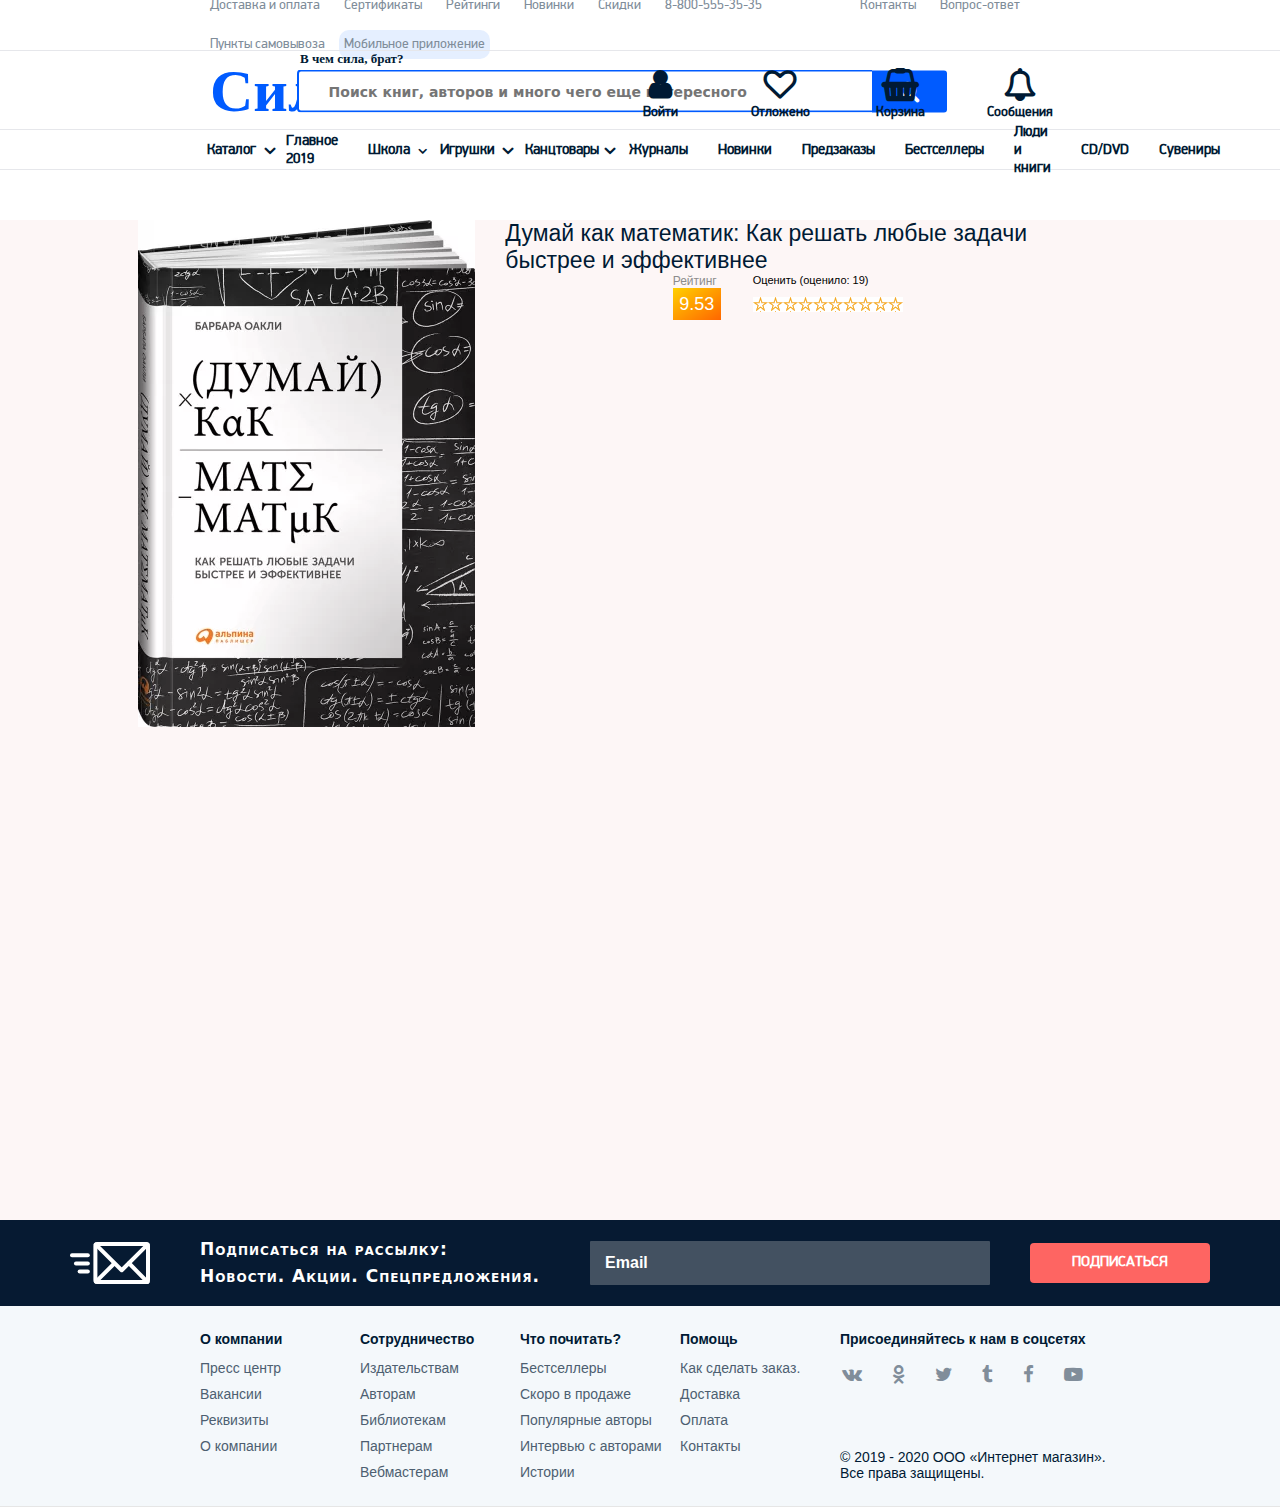
==== book page.html @ d1126b49 "3:26 pm" ====
<!DOCTYPE html>
<html>
  <head lang="ru">
    <meta charset="utf-8" />
    <title>
      Думай как математик: Как решать любые задачи быстрее и эффективнее
    </title>
    <link rel="stylesheet" href="css/header footer style.css" />
    <link rel="stylesheet" href="css/book page style.css" />
    <link
      rel="stylesheet"
      href="https://maxcdn.bootstrapcdn.com/font-awesome/4.5.0/css/font-awesome.min.css"
    />
  </head>
  <body>
    <div class="left-main-margin"></div>
    <div class="right-main-margin"></div>
    <!-- HEADER  -->
    <header>
      <!-- TOP-HEADER-UP-UP -->
      <div class="top-header-up-up">
        <ul class="additional-info-list">
          <li class=""><a href="#">Доставка и оплата</a></li>
          <li class=""><a href="#">Сертификаты</a></li>
          <li class=""><a href="#">Рейтинги</a></li>
          <li class=""><a href="#">Новинки</a></li>
          <li class=""><a href="#">Скидки</a></li>
          <li class=""><a href="#">8-800-555-35-35</a></li>
          <li class="place-holder"></li>
          <li class=""><a href="#">Контакты</a></li>
          <li class=""><a href="#">Вопрос-ответ</a></li>
          <li class=""><a href="#">Пункты самовывоза</a></li>
          <li class=""><a href="#">Мобильное приложение</a></li>
          <!-- <li class=""><a href="#"></a></li> -->
        </ul>
      </div>
      <!-- /TOP-HEADER-UP-UP -->

      <!-- TOP-HEADER-UP -->
      <div class="top-header-up">
        <div class="container">
          <div class="logo-container">
            <!-- <img src="image/Logo/Logo2-empty.jpg" width = "70px" height="70px" /> -->
            <div class="pre-title">В чем сила, брат?</div>
            <div class="logo-title">
              Сила в книгах
            </div>
          </div>
          <div class="search-container">
            <input
              class="input-search"
              type="search"
              placeholder="Поиск книг, авторов и много чего еще интересного"
            />
            <button class="button-search fa-lg" type="button"></button>
          </div>
          <div class="personal-list">
            <ul class="personal-list">
              <li class="user fa-2x">
                <a href="#">Войти</a>
              </li>
              <li class="wish-list fa-2x">
                <a href="#">Отложено</a>
              </li>
              <li class="shopping-card fa-2x">
                <a href="#">Корзина</a>
              </li>

              <li class="messages fa-2x"><a href="#">Сообщения</a></li>
            </ul>
          </div>
        </div>
      </div>
      <!-- /TOP-HEADER-UP -->

      <!-- TOP-HEADER-DOWN -->
      <div class="top-header-down">
        <nav>
          <ul class="main-menu">
            <!-- CATALOGUE -->
            <li class="angle-down fa-lg">
              <a class="" href="#">Каталог</a>
              <ul class="catalogue submenu">
                <li class="">
                  <a href="#" class="">Религия</a>
                  <!-- <ul class="subsubmenu">
                            <li><a href="#">Буддизм</a></li>
                            <li><a href="#">Православие</a></li>
                            <li><a href="#">Католичество</a></li>
                            <li><a href="#">Ислам</a></li>
                          </ul> -->
                </li>
                <li class="  angle-right ">
                  <a href="#">Художественная литература</a>
                  <ul class="subsubmenu">
                    <li><a href="#">Все книги жанра</a></li>
                    <li><a href="#">Афоризмы</a></li>
                    <li><a href="#">Басни</a></li>
                    <li><a href="#">Детективы</a></li>
                    <li><a href="#">Драматургия</a></li>
                    <li><a href="#">Историческая проза</a></li>
                    <li><a href="#">Классическая проза</a></li>
                    <li><a href="#">Поэция</a></li>
                    <li><a href="#">Приключения</a></li>
                    <li><a href="#">Фатнастика</a></li>
                  </ul>
                </li>

                <li>
                  <a href="#">Детская литература</a>
                </li>
                <li><a href="#">Книги для подростков</a></li>
                <li><a href="#">Бизнес литература</a></li>
                <li>
                  <a href="#">Учебная литература</a>
                </li>
                <li class="angle-right">
                  <a href="#">Нехудожественная литература</a>
                  <ul class="subsubmenu">
                    <li><a href="#">Красота</a></li>
                    <li><a href="#">Этикет</a></li>
                    <li><a href="#">Психология</a></li>
                    <li><a href="#">Публицистика</a></li>
                    <li><a href="#">Естественные науки</a></li>
                    <li><a href="#">Равзлечение</a></li>
                    <li><a href="#">Кулинария</a></li>
                  </ul>
                </li>
                <li><a href="#">Игры и игрушки</a></li>
                <li><a href="#">Хобби и творчество</a></li>
                <li><a href="#">Сувениры и акссесуары</a></li>
                <li><a href="#">Периодические издания</a></li>
                <li><a href="#">Аудиокниги</a></li>
              </ul>
            </li>
            <!-- END CATALOGUE -->

            <li><a href="#">Главное 2019</a></li>

            <!-- SCHOOL -->
            <li class="angle-down">
              <a class="" href="#">Школа</a>

              <div class="submenu school-submenu">
                <div class="school-left-columm">
                  <div class="school-left-content">
                    <span class="school-main-subject">
                      Основные предметы
                    </span>
                    <ul>
                      <li><a href="#">Русский язык</a></li>
                      <li><a href="#">Математика</a></li>
                      <li><a href="#">Биология. Экология</a></li>
                      <li><a href="#">География</a></li>
                      <li><a href="#">Информатика</a></li>
                      <li><a href="#">Обществознание</a></li>
                      <li><a href="#">История</a></li>
                      <li><a href="#">Физика. Астрономия</a></li>
                      <li><a href="#">Литература. Чтение</a></li>
                    </ul>
                  </div>
                </div>
                <div class="school-right-column">
                  <div class="school-right-content">
                    <div class="school-classes">
                      <span class="classes-tittle"><span>Классы</span></span>
                      <ul>
                        <li><a href="#">1</a></li>
                        <li><a href="#">2</a></li>
                        <li><a href="#">3</a></li>
                        <li><a href="#">4</a></li>
                        <li><a href="#">5</a></li>
                        <li><a href="#">6</a></li>
                        <li><a href="#">7</a></li>
                        <li><a href="#">8</a></li>
                        <li><a href="#">9</a></li>
                        <li><a href="#">10</a></li>
                        <li><a href="#">11</a></li>
                      </ul>
                    </div>
                    <div class="ex">
                      <span class="classes-tittle">К экзаменам</span>
                      <ul>
                        <li><a href="#">ОГЭ</a></li>
                        <li><a href="#">ЕГЭ</a></li>
                      </ul>
                    </div>
                  </div>
                </div>
              </div>
            </li>
            <!-- END SCHOOL -->

            <!-- TOYS -->
            <li class="angle-down fa-lg">
              <a href="#">Игрушки</a>
              <ul class="submenu">
                <li><a href="#">Все игрушки</a></li>
                <li><a href="#">Детское творчество</a></li>
                <li><a href="#">Игры и игрушки</a></li>
              </ul>
            </li>
            <!--END TOYS -->

            <li class="angle-down fa-lg">
              <a href="#">Канцтовары</a>
              <ul class="submenu">
                <li><a href="#">Все концтовары</a></li>
                <li>
                  <a href="#">Акссесуары для книг</a>
                </li>
                <li class=" angle-right">
                  <a href="#">Принадлежности для черчения</a>
                  <ul class="subsubmenu">
                    <li><a href="#">Транспортиры</a></li>
                    <li><a href="#">Треугольники</a></li>
                    <li><a href="#">Тубусы</a></li>
                    <li><a href="#">Циркули</a></li>
                    <li><a href="#">Линейки</a></li>
                    <li><a href="#">Шаблоны, трафореты</a></li>
                    <li><a href="#">Наборы для черчения</a></li>
                    <li><a href="#">Другие виды наборов</a></li>
                  </ul>
                </li>
                <li><a href="#">Глобусы</a></li>
                <li>
                  <a href="#">Обложки для документов</a>
                </li>
                <li><a href="#">Офисная канцелярия</a></li>
                <li>
                  <a href="#">Папки, скоросшиватели, разеделители</a>
                </li>
                <li>
                  <a href="#">Письменные принадлежности</a>
                </li>
                <li><a href="#">Рисование</a></li>
                <li><a href="#">Товары для школы</a></li>
              </ul>
            </li>

            <!-- NEXT ITEM OF MAIN MENU -->
            <li><a href="#">Журналы</a></li>
            <li><a href="#">Новинки</a></li>
            <li><a href="#">Предзаказы</a></li>
            <li><a href="#">Бестселлеры</a></li>
            <li><a href="#">Люди и книги</a></li>
            <li><a href="#">CD/DVD</a></li>
            <li><a href="#">Сувениры</a></li>
            <!--END NEXT ITEM OF MAIN MENU -->
          </ul>
        </nav>
      </div>
      <!-- /TOP-HEADER-DOWN -->
    </header>
    <!-- /HEADER  -->

    <div class="main-body">
      <div class="main-info">
        <div class="main-info__container">
          <div class="left-column-pucture">
            <img class = "book-image" src="image/Book Page/picture1.webp" alt=""/>
          </div>
          <div class="right-column-information">
            <span class="book-title"> Думай как математик: Как решать любые задачи быстрее и эффективнее</span>
            <div class="detail-information">
              <div class="rating-block">
                <div class="rating-left">
                  <div class="rating-left-title">Рейтинг</div>
                  <div class="rating-num">9.53</div>
                </div>
                <div class="rating-right">
                  <div class="rating-right-title">Оценить (оценило: 19)</div>
                  <div class="rating-right-user-rate">
                    <span class="star" onmouseover="printStars(1)" onmouseout="doEmptyStar(1)"></span>
                    <span class="star" onmouseover="printStars(2)" onmouseout="doEmptyStar(2)"></span>
                    <span class="star" onmouseover="printStars(3)" onmouseout="doEmptyStar(3)"></span>
                    <span class="star" onmouseover="printStars(4)" onmouseout="doEmptyStar(4)"></span>
                    <span class="star" onmouseover="printStars(5)" onmouseout="doEmptyStar(5)"></span>
                    <span class="star" onmouseover="printStars(6)" onmouseout="doEmptyStar(6)"></span>
                    <span class="star" onmouseover="printStars(7)" onmouseout="doEmptyStar(7)"></span>
                    <span class="star" onmouseover="printStars(8)" onmouseout="doEmptyStar(8)"></span>
                    <span class="star" onmouseover="printStars(9)" onmouseout="doEmptyStar(9)"></span>
                    <span class="star" onmouseover="printStars(10)" onmouseout="doEmptyStar(10)"></span>
                    
                  </div>

                  
                </div>
              </div>
            </div>
          </div>
        </div>
      </div>
    </div>

    <!-- FOOTER-->
    <footer>
      <div class="footer-subsribe">
        <img src="image/Footer/subscribe-footer.svg" />
        <div class="subscriprion-title">
          Подписаться на рассылку:<br />
          Новости. Акции. Спецпредложения.
        </div>
        <input class="subscribe-email" type="email" placeholder="Email" />
        <a class="button-subscribe" href="#">Подписаться</a>
      </div>
      <div class="footer-main">
        <div class="footer-menu-column">
          <span class="menu-column-title">О компании</span>
          <ul class="footer-menu-ul">
            <li><a>Пресс центр</a></li>
            <li><a>Вакансии</a></li>
            <li><a>Реквизиты</a></li>
            <li><a>О компании</a></li>
          </ul>
        </div>
        <div class="footer-menu-column">
          <span class="menu-column-title">Сотрудничество</span>
          <ul class="footer-menu-ul">
            <li><a>Издательствам</a></li>
            <li><a>Авторам</a></li>
            <li><a>Библиотекам</a></li>
            <li><a>Партнерам</a></li>
            <li><a>Вебмастерам</a></li>
          </ul>
        </div>
        <div class="footer-menu-column">
          <span class="menu-column-title">Что почитать?</span>
          <ul class="footer-menu-ul">
            <li><a>Бестселлеры</a></li>
            <li><a>Скоро в продаже</a></li>
            <li><a>Популярные авторы</a></li>
            <li><a>Интервью с авторами</a></li>
            <li><a>Истории</a></li>
          </ul>
        </div>
        <div class="footer-menu-column">
          <span class="menu-column-title">Помощь</span>
          <ul class="footer-menu-ul">
            <li><a>Как сделать заказ.</a></li>
            <li><a>Доставка</a></li>
            <li><a>Оплата</a></li>
            <li><a>Контакты</a></li>
          </ul>
        </div>
        <div class="footer-menu-column">
          <span class="menu-column-title"
            >Присоединяйтесь к нам в соцсетях</span
          >
          <div class="social-network">
            <a href="#" class="fa fa-vk fa-lg"><span></span></a>
            <a href="#" class="fa fa-odnoklassniki fa-lg"><span></span></a>
            <a href="#" class="fa fa-twitter fa-lg"><span></span></a>
            <a href="#" class="fa fa-tumblr fa-lg"><span></span></a>
            <a href="#" class="fa fa-facebook fa-lg"><span></span></a>
            <a href="#" class="last-social fa fa-youtube-play fa-lg "> </a>
          </div>

          <span
            >© 2019 - 2020 ООО «Интернет магазин». <br />
            Все права защищены.
          </span>
        </div>
      </div>
      <!-- <div class="footer-down"></div> -->
    </footer>
    <!-- END FOOTER-->
    <script src="js/starRating.js"> </script>
  </body>
</html>
---- css/header footer style.css ----
/* .left-main-margin {
  position: relative;
  float: left;
  z-index: 1;

  width: 200px;
  height: 1000px;

  background: gray;
}

.right-main-margin {
  position: relative;
  float: right;
  z-index: 1;

  width: 200px;
  height: 1000px;

  background: gray;
} */

/*============================================
        HEADER
=============================================*/

/*********************************
	      Top header-up
**********************************/

/*---------------------*\
        main-menu
\*---------------------*/

/*============================================
        GENERAL
=============================================*/
html {
  box-sizing: border-box;
}

*,
*:after,
*:before {
  box-sizing: inherit;
}

* {
  position: relative;

  margin: 0;
  padding: 0;
}

body {
  font-size: 16px;
  font-weight: 700;
  font-family: DisplayPro, Arial, sans-serif;

  color: rgb(0, 26, 52);
}

.header {
  border: none;
}

/* nav {
    text-align: center;
  } */

a {
  text-decoration-line: none;
  color: inherit;
}

li {
  cursor: pointer;
  list-style: none;
}

/*============================================
          HEADER
  =============================================*/

/*********************************
            Top header-up-up
  **********************************/

.top-header-up-up {
  width: inherit;
  height: 50px;
  padding: 0px 200px;
}

/*---------------------*\
      additional-info-list
  \*---------------------*/

.additional-info-list {
  display: inline-block;

  top: 50%;
  transform: translate(0, -50%);
}

.additional-info-list > li {
  display: inline-block;
  height: inherit;
  padding: 10px;
}

.additional-info-list > li:last-child {
  padding: 5px;

  background: #e5efff;
  border-radius: 10px;
}

.additional-info-list > li:nth-child(7) {
  width: 70px;
}

/* .additional-info-list {
    width: 150px;
    background: #000;
  } */

.additional-info-list > li > a {
  font-weight: 400;
  font-size: 13px;

  color: #808d9a;
}

.additional-info-list > li:hover a {
  color: #004ed6;
}

/*********************************
            Top header-up
  **********************************/

.top-header-up {
  align-items: center;
  height: 80px;
  padding: 0px 200px;

  border-bottom: 1px rgb(230, 231, 235) solid;
  border-top: 1px rgb(230, 231, 235) solid;

  /* background-color: #000000; */
}

.top-header-up .container {
  height: inherit;
  width: inherit;
}

.logo-container {
  position: absolute;

  display: flex;
  justify-content: left;
  align-items: center;
  width: 450px;
  height: 80px;

  /* background-image: url("../image/Logo2-empty.jpg");
    background-size: contain;
    background-repeat: no-repeat; */
}

.logo-title {
  margin-left: 10px;

  font-family: LogoFont;
  font-size: 60px;

  text-shadow: 0 0 12px 12px red;

  color: #005bff;
}

.pre-title {
  position: absolute;
  top: 0px;
  left: 100px;

  font-size: 13px;
  font-family: cursive;
}

@font-face {
  font-family: LogoFont;

  src: url(/fonts/LogoFont.ttf);
}

.search-container {
  position: absolute;
  top: 50%;
  /* left: 400px; */
  left: 42%;

  /* margin: -25px 0 0 0; */
  width: 650px;
  height: 43px;

  background-color: inherit;
  color: white;

  transform: translate(-42%, -50%);
}

/*---------------------*\
        input-search
  \*---------------------*/

.input-search {
  /* width: 648px; */
  width: 575px;
  height: 100%;
  padding-left: 30px;

  font-size: 16px;
  /* font-family: Roboto, Oxygen, -apple-system, BlinkMacSystemFont, "Segoe UI",
      Ubuntu, Cantarell, "Open Sans", "Helvetica Neue", sans-serif; */

  border-radius: 4px 0 0 4px;
  border: 2px #005bff solid;
  border-right: none;
}

.input-search::placeholder {
  font-size: 14px;
  font-weight: 600;
  font-family: Open Sans, system-ui, Arial, sans-serif;
}
.input-search:focus::placeholder {
  color: #cccccc;
}

.input-search:focus {
  outline: inherit;
}

/*---------------------*\
        button-search
  \*---------------------*/

.button-search {
  position: absolute;
  top: 1px;
  right: 0;

  width: 75px;
  height: 42px;

  font-family: -apple-system, BlinkMacSystemFont, "Segoe UI", Roboto, Oxygen,
    Ubuntu, Cantarell, "Open Sans", "Helvetica Neue", sans-serif;
  font-size: 15px;
  font-weight: 700;
  text-transform: uppercase;

  background: #005bff;
  color: white;
  border-width: 0px;
  border-radius: 0 3px 3px 0;
  border-top: none;
  box-shadow: none;

  cursor: pointer;
}

.button-search:hover {
  background: rgb(3, 85, 228);
  outline: none;
}

.button-search:before {
  content: "\f002";

  position: absolute;
  top: 50%;
  left: 50%;

  font-family: FontAwesome;

  color: white;

  transform: translate(-50%, -50%);
}

/*---------------------*\
       personal-list
  \*---------------------*/

.personal-list {
  display: flex;
  float: right;
  justify-content: flex-end;
  align-items: center;
  width: 520px;
  height: inherit;
}

.personal-list > li {
  display: block;
  width: 120px;
  height: 60px;

  transform: translate(0, 3px);
  transition-duration: 0.3s;

  cursor: pointer;
}

.personal-list > li:hover {
  transform: translate(0, -3px);
}

.personal-list > li:hover,
.personal-list > li:hover a {
  color: #004ed6;
}

.personal-list > li a {
  position: absolute;
  bottom: 2px;
  left: 50%;

  display: block;

  font-size: 13px;
  font-weight: 700;
  line-height: 18px;

  /* color: rgb(0, 26, 52); */
  /* color: #001a34; */

  transform: translate(-50%, 0);
}

.user,
.wish-list,
.shopping-card,
.messages {
  position: relative;

  display: block;
  height: inherit;
  width: inherit;

  /* font-family: DisplayPro, Arial, sans-serif; */
}

.user:after,
.wish-list:after,
.shopping-card:after,
.messages:after {
  position: absolute;
  left: 50%;
  top: 5px;

  display: block;

  font-family: FontAwesome;

  color: inherit;
  /* color: #004ed6; */

  transform: translate(-50%, 0);
}

.user:after {
  content: "\f007";
}

.wish-list:after {
  content: "\f08a";
}

.shopping-card:after {
  content: "\f291";
}

.messages:after {
  content: "\f0a2";
}

/*********************************
            Top header-down
  **********************************/

.top-header-down {
  padding: 0px 200px;
  height: 40px;
  background-color: white;
  border-bottom: 1px solid rgb(230, 231, 235);

  font-size: 14px;
  font-weight: 700;

  /* font-family: Open Sans, system-ui, Arial, sans-serif; */
}

nav {
  height: inherit;
}
/*----------------------------*\
    main-menu
  \*----------------------------*/

.main-menu {
  position: relative;

  display: flex;
  justify-content: space-between;
  align-items: center;
  height: 100%;
  width: 100%;
}

.main-menu > li {
  position: relative;

  padding: 0 15px;
  height: inherit;
}

.main-menu > li:first-child {
  padding-left: 7px;
}

.angle-down:after {
  content: "\f107";

  position: absolute;
  top: 50%;
  left: 90%;

  font-family: FontAwesome;

  transform: translate(0, -50%);
  transition-duration: 0.1s;
}

.main-menu li:hover a {
  color: #004ed6;
}

.main-menu li:hover:after {
  color: red;

  transition-duration: 0.1s;
  transform: rotate(180deg) translate(0, 50%);
}

.main-menu a {
  position: relative;
  top: 50%;
  left: 50%;

  display: block;

  font-size: 14px !important;

  color: rgb(0, 26, 52);

  transform: translate(-50%, -50%);
  cursor: pointer;
}

/*----------------------------*\
        style of certain submenu
  \*----------------------------*/

.catalogue:after {
  left: 4px !important;
}

/* .toys {
  }
  
  .fiction {
  } */

/*----------------------------*\
    submenu
  \*----------------------------*/

.main-menu > li:hover .submenu {
  top: 39px;

  visibility: visible;
  opacity: 1;
  background-color: rgb(255, 255, 255);

  transition-duration: 0.3s;
}

.submenu {
  position: absolute;
  top: 140%;
  left: 0;
  z-index: 1;

  padding-left: 0;
  width: 300px;

  opacity: 0;
  visibility: hidden;
  background-color: rgb(184, 184, 184);
  color: rgb(0, 26, 52);
  box-shadow: 0 0 4px 1px gray;
}

.submenu:after {
  content: "";

  position: absolute;
  left: 13px;
  top: -9px;

  display: block;
  width: 0px;
  height: 0px;

  border-bottom: 8px solid gray;
  border-left: 8px solid transparent;
  border-right: 8px solid transparent;
}

.submenu li {
  position: relative;
  display: block;

  height: 50px;
  padding-left: 15px;

  border-bottom: 1px solid #ededed;
}

.submenu > li a {
  position: relative !important;
  left: 0px !important;
  top: 0px !important;

  display: inline;
  line-height: 50px;

  font-size: 14px;
  font-weight: 500;

  color: rgb(0, 26, 52) !important;
}

.submenu li:hover {
  background-color: rgba(73, 92, 145, 0.07);
}

.submenu li:hover > a {
  color: rgb(61, 112, 178) !important;
}

.submenu li:hover:after {
  color: red !important;
}
.angle-right:after {
  content: "\f105";

  position: absolute;
  top: 50%;
  left: 95%;

  font-family: FontAwesome;

  transform: translate(0, -50%);
  transition-duration: 0.1s;
}

/*----------------------------*\
          subsubmenu
  \*----------------------------*/

.subsubmenu {
  position: absolute;
  left: 110%;
  z-index: 1;

  padding-left: 0;
  width: 300px;

  opacity: 0;
  visibility: hidden;
  background-color: rgb(184, 184, 184);
  color: rgb(54, 54, 54);
  box-shadow: 0 0 4px 1px gray;
}

.submenu > li:hover .subsubmenu {
  left: 100%;
  top: 0;

  visibility: visible;
  opacity: 1;
  background-color: rgb(255, 255, 255);

  transition-duration: 0.3s;
}

/*----------------------------*\
    school-submenu
  \*----------------------------*/

.school-list-item {
  position: relative;
}

.school-list-item:hover .school-submenu {
  top: 100%;
  left: 0;

  visibility: visible;
  opacity: 1;
}

.school-submenu {
  position: absolute;
  top: 70px;
  left: 0;

  width: 400px;
  height: 350px;

  transition-duration: 0.3s;
  visibility: hidden;
  opacity: 0;
}

.school-submenu a {
  color: rgb(54, 54, 54) !important;
}
/*----------------------------*\
    school-left-columm
  \*----------------------------*/

.school-left-columm {
  display: block;
  float: left;

  width: 200px;
  height: inherit;

  left: -20px;
}

/*----------------------------*\
    school-left-content
  \*----------------------------*/

.school-main-subject {
  position: relative;
  top: 10px;
  left: 14px;

  display: block;
  margin-bottom: 10px;

  text-align: left;

  font-weight: 600;
  font-size: 17px;
}

.school-left-content,
.ex {
  width: inherit;
  height: inherit;
  margin-left: 20px;
}

.school-left-content ul,
.ex ul {
  top: 10px;
}

.school-left-content ul li,
.ex ul li {
  display: block;
  height: 30px;

  height: 34px;
  text-align: left;
}

.school-left-content ul li a,
.ex ul li a {
  color: rgb(134, 134, 134);
  font-weight: 300;
  line-height: 34px;
}

.school-left-content ul li:hover a,
.ex ul li:hover a {
  color: black;
  font-weight: 400;
}
/*----------------------------*\
    school-right-columm
  \*----------------------------*/

.school-right-column {
  display: block;
  float: right;
  height: inherit;
  width: 200px;
}

/*----------------------------*\
    school-right-content
  \*----------------------------*/

/*----------------------------*\
    school-classes
  \*----------------------------*/

/* .school-right-content {
  } */

.school-classes ul {
  top: 10px;

  display: flex;
  /* flex-direction: row;
    flex-wrap: wrap; */
  /* flex-grow: ;; */
  flex-flow: wrap row;
  width: 170px;
  height: 150px;

  margin: 0 auto;
}

.school-classes ul li {
  /* display: block; */

  position: relative;
  width: 30px;
  height: 30px;
  margin: 5px;
  padding: unset;
  /* float: left; */

  border: solid #afafaf 1px;
  border-radius: 3px;
}

.school-classes ul li:hover {
  background: rgb(223, 223, 223);
}
.school-classes ul li a {
  position: absolute !important;
  /* top: 50% !important;
    left: 50% !important; */
  top: 50%;
  left: 50%;

  display: block;

  transform: translate(-50%, -50%);

  /* line-height: 30px;
    text-align: center; */
}

.classes-tittle {
  position: relative;
  display: block;
  top: 10px;
  height: 30px;
}

/*----------------------------*\
    ex ОГЭ ЕГЭ
  \*----------------------------*/
.ex ul {
  top: 0px;
}

.ex ul a {
  text-align: center;
}

/* .test p {
    font-family: "DisplayPro";
  } */

@font-face {
  font-family: "DisplayPro";
  src: url("../fonts/Display\ Pro.ttf");
  font-style: normal;
  font-weight: normal;
}

/*============================================
        FOOTER
=============================================*/

/*********************************
	      FOOTER-SUBCRIBE
**********************************/

.footer-subsribe {
  display: flex;
  justify-content: center;
  align-items: center;
  height: 86px;
  width: inherit;

  font-variant: small-caps;

  background: #061a32;
  color: white;
}

.footer-subsribe img {
  margin-right: 50px;
}

.subscriprion-title {
  margin-right: 50px;

  font-family: Open Sans, system-ui, Arial, sans-serif;
  font-size: 17px;
  font-weight: 700;
  line-height: 27px;
  letter-spacing: 1px;
}

.subscribe-email {
  height: 44px;
  width: 400px;
  padding-left: 15px;
  margin-right: 40px;

  font-size: 17px;
  line-height: 20px;
  text-align: left;

  background-color: rgb(67, 81, 97);
  /* border: 1px solid rgb(199, 204, 215); */
  border: none;
  border-radius: 1px;

  cursor: text;
}

.subscribe-email:hover {
  background: #526d85;
  outline: none;
}

.subscribe-email:focus {
  outline: none;
  color: black;
  background: white;
}

/* .subscribe-email:hover::placeholder {
  color: transparent;
} */

.subscribe-email::placeholder {
  font-size: 16px;
  font-weight: 600;

  color: white;
}

.button-subscribe {
  height: 40px;
  width: 180px;

  font-size: 14px;
  font-variant: normal;
  line-height: 40px;
  text-align: center;
  text-transform: uppercase;

  border-radius: 4px;
  background-color: #fe6562;
}

.button-subscribe:hover {
  background: #d64c49;
}

/*********************************
	      FOOTER-MAIN
**********************************/

.footer-main {
  display: flex;
  justify-content: center;
  align-items: center;
  height: 201px;
  width: inherit;
  padding: 0 200px;

  font-family: "Open Sans", Arial, sans-serif;
  font-size: 14px;
  white-space: nowrap;
  font-weight: 600;

  color: rgb(0, 26, 52);
  border-bottom: solid rgb(230, 230, 230) 1px;
  background-color: rgb(244, 248, 251);
}

.footer-menu-column {
  width: 240px;
  height: 150px;

  /* background: rgb(231, 231, 231); */
}

.footer-menu-ul li {
  display: block;
  height: 18px;
  margin-bottom: 8px;

  font-weight: normal;

  color: #4d5f71;
  cursor: initial;
}

.footer-menu-ul li a {
  display: block;

  /* width: 50%; */
  height: inherit;

  cursor: pointer;
}

.menu-column-title {
  display: block;
  margin-bottom: 13px;

  font-weight: bold;
}

.footer-menu-column:last-child {
  font-weight: normal;
}

.footer-menu-column:last-child span:last-child {
  position: absolute;
  bottom: 0;

  display: block;
}

/*---------------------*\
      social-network 
\*---------------------*/

.social-network {
  position: relative;
  top: -5%;
  left: 33px;

  display: flex;
  float: right;
  justify-content: left;

  /* transform: translate(0, -50%); */
}

.social-network a {
  padding: 15px;

  color: #808d9a;
}

.social-network a:hover {
  color: #004ed6;
}

.last-social {
  margin-right: 15px;
}

/*********************************
	      FOOTER-DOWN
**********************************/

/* .footer-down {
  height: 87px;
  width: inherit;
  padding: 0 200px;

  background-color: rgb(244, 248, 251);
} */

@font-face {
  font-family: OZON;

  src: url("/Online_Bookstore/fonts/OZON.otf");
}

@font-face {
  font-family: LogoFont;

  src: url(/Online_Bookstore/fonts/LogoFont.ttf);
}

@font-face {
  font-family: LogoFont2;

  src: url(/Online_Bookstore/fonts/LogoFont2.ttf);
}
---- css/book page style.css ----
html {
  box-sizing: border-box;
}

*,
*:after,
*:before {
  box-sizing: inherit;
  position: relative;
}

.main-body {
  width: inherit;
  height: 1000px;
  padding: 0 200px;
  background: rgb(253, 246, 246);
}

/*============================================
         main-info
=============================================*/

.main-info {
  width: inherit;
  height: 500px;
  margin: 50px 0;

  font-family: Arial, Helvetica, sans-serif;
  font-weight: 400;
}

/*********************************
	     main-info__container
**********************************/

.main-info__container {
  display: flex;
  justify-content: center;
  width: inherit;
  height: 550px;
}

/*********************************
	     left-column-pucture
**********************************/

.left-column-pucture {
  width: inherit;
  width: 420px;
}

.book-image {
  position: absolute;
  right: 30px;
  top: 0;

  display: block;
}

/*********************************
	     right-column-pucture
**********************************/
.right-column-pucture {
  width: inherit;
  height: 580px;
}

.book-title {
  /* font-family: Arial, Helvetica, sans-serif; */
  font-size: 23px;
}

.detail-information {
  display: flex;
  justify-content: space-around;
  align-items: center;

  width: inherit;
  height: 50px;
}

/*---------------------*\
      rating-block
\*---------------------*/

.rating-block {
  display: flex;
  justify-content: space-between;
  align-items: center;

  width: 240px;
  height: 50px;
}

.rating-left {
  width: 60px;
  height: inherit;
}

.rating-left-title {
  font-size: 12px;

  color: rgb(140, 140, 140);
}

.rating-num {
  width: 48px;
  height: 32px;

  text-align: center;
  line-height: 32px;
  font-weight: 400;
  font-size: 18px;

  color: white;
  background: linear-gradient(to bottom right, #ffd000, #ff6600);
}

.rating-right {
  width: 160px;
  height: inherit;
}

.rating-right-title {
  font-size: 11px;
  color: black;
}

.rating-right-user-rate {
  margin-top: 11px;
}

.rating-right-user-rate span {
  display: block;
  float: left;
  width: 15px;
  height: 15px;
  background-image: url("/image/RaitingStars/empty-star.gif");

  cursor: pointer;
}

.rating-right-user-rate .active-star {
  background-image: url("/image/RaitingStars/full-star.gif");
}

.one {
  font-size: 0;
}
.one:after {
  content: "Хуже не бывает!";
}

.two:after {
  content: "Плохо";
}

.one:after,
.two:after,
.three:after {
  position: relative;
  top: 0;
  left: 0;

  display: block;

  font-family: Arial, Helvetica, sans-serif;
  font-size: 11px;
  text-align: center;

  color: black;
}
/*---------------------*\
      
\*---------------------*/
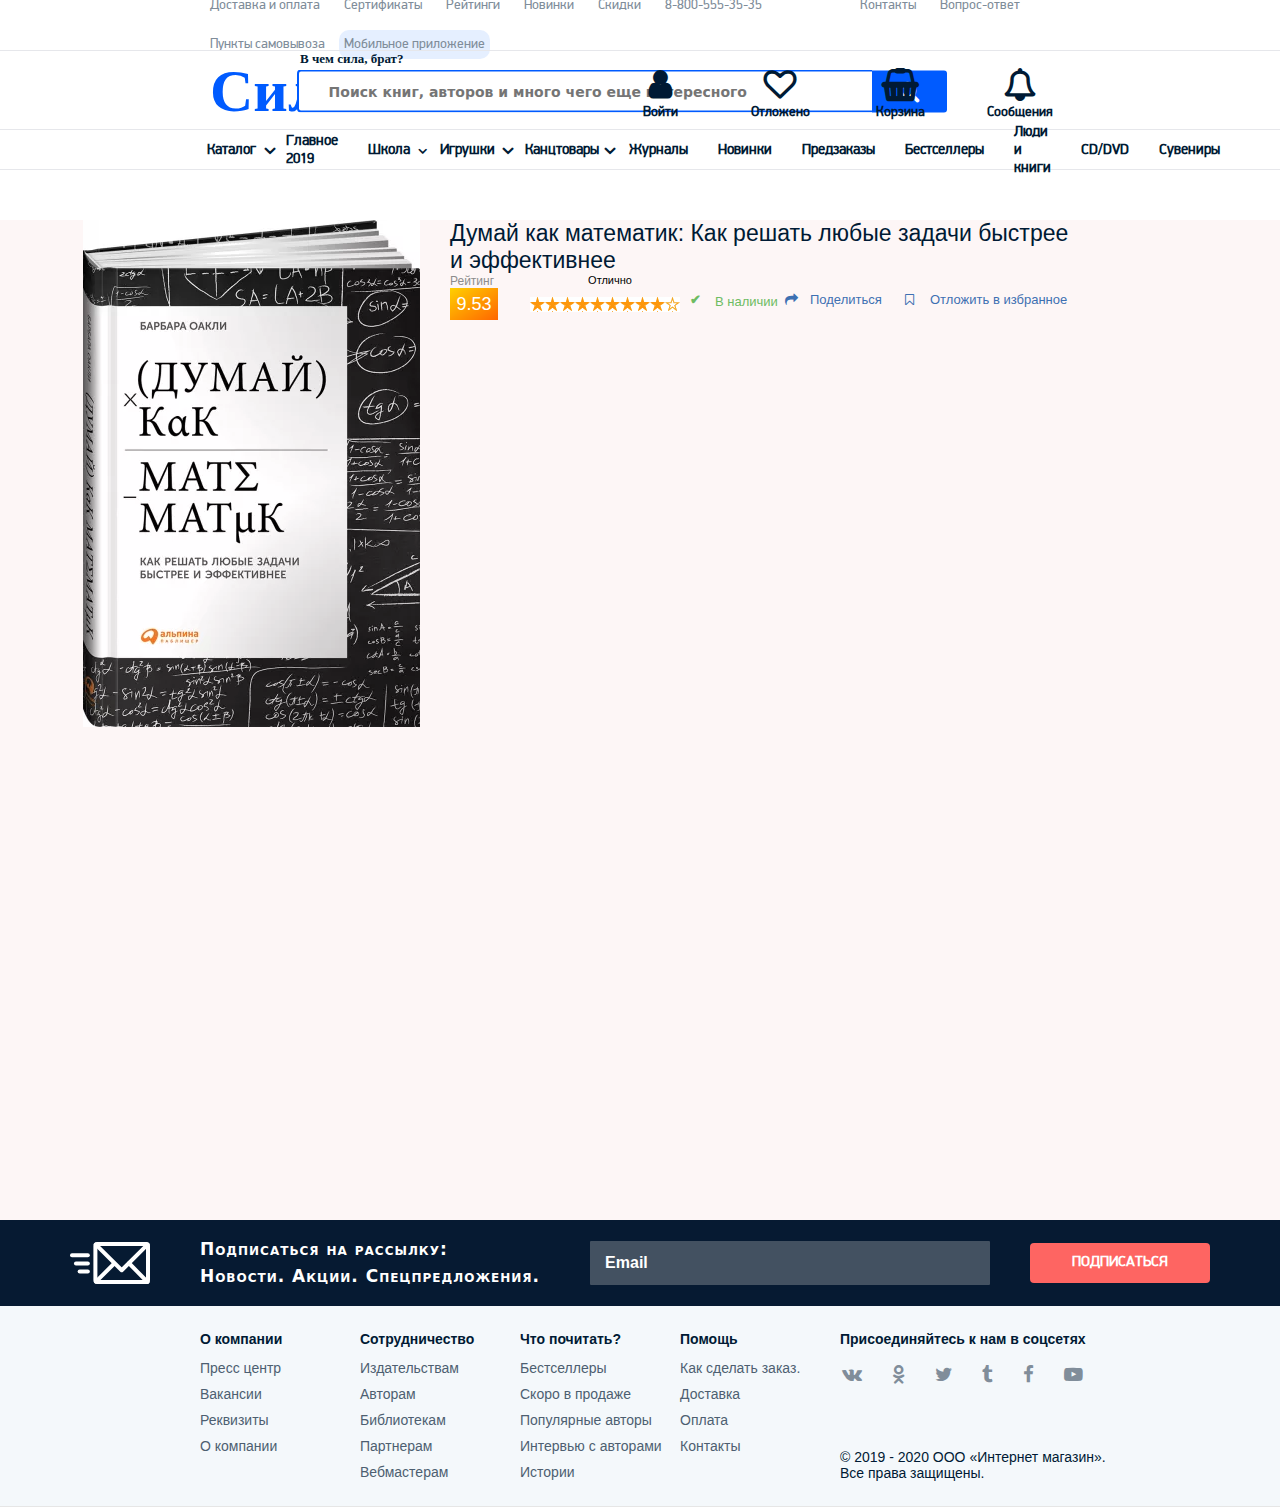
==== commit 72c15395: "2:42 pm" ====
--- a/book page.html
+++ b/book page.html
@@ -254,15 +254,26 @@
     </header>
     <!-- /HEADER  -->
 
+    <!-- MAIN-BODY -->
     <div class="main-body">
       <div class="main-info">
         <div class="main-info__container">
           <div class="left-column-pucture">
-            <img class = "book-image" src="image/Book Page/picture1.webp" alt=""/>
-          </div>
+            <img
+              class="book-image"
+              src="image/Book Page/picture1.webp"
+              alt=""
+            />
+          </div>
+          <!-- RIGHT-COLUMN-INFORMATION -->
           <div class="right-column-information">
-            <span class="book-title"> Думай как математик: Как решать любые задачи быстрее и эффективнее</span>
+            <span class="book-title">
+              Думай как математик: Как решать любые задачи быстрее и
+              эффективнее</span
+            >
+            <!-- DETAIL-INFORMATION -->
             <div class="detail-information">
+              <!-- RAITING BLOCK -->
               <div class="rating-block">
                 <div class="rating-left">
                   <div class="rating-left-title">Рейтинг</div>
@@ -271,27 +282,102 @@
                 <div class="rating-right">
                   <div class="rating-right-title">Оценить (оценило: 19)</div>
                   <div class="rating-right-user-rate">
-                    <span class="star" onmouseover="printStars(1)" onmouseout="doEmptyStar(1)"></span>
-                    <span class="star" onmouseover="printStars(2)" onmouseout="doEmptyStar(2)"></span>
-                    <span class="star" onmouseover="printStars(3)" onmouseout="doEmptyStar(3)"></span>
-                    <span class="star" onmouseover="printStars(4)" onmouseout="doEmptyStar(4)"></span>
-                    <span class="star" onmouseover="printStars(5)" onmouseout="doEmptyStar(5)"></span>
-                    <span class="star" onmouseover="printStars(6)" onmouseout="doEmptyStar(6)"></span>
-                    <span class="star" onmouseover="printStars(7)" onmouseout="doEmptyStar(7)"></span>
-                    <span class="star" onmouseover="printStars(8)" onmouseout="doEmptyStar(8)"></span>
-                    <span class="star" onmouseover="printStars(9)" onmouseout="doEmptyStar(9)"></span>
-                    <span class="star" onmouseover="printStars(10)" onmouseout="doEmptyStar(10)"></span>
-                    
+                    <span
+                      class="star"
+                      onmouseover="printStars(1)"
+                      onmouseout="doEmptyStar(1)"
+                      onclick="userClickedOnRating(1)"
+                    ></span>
+                    <span
+                      class="star"
+                      onmouseover="printStars(2)"
+                      onmouseout="doEmptyStar(2)"
+                      onclick="userClickedOnRating(2)"
+                    ></span>
+                    <span
+                      class="star"
+                      onmouseover="printStars(3)"
+                      onmouseout="doEmptyStar(3)"
+                      onclick="userClickedOnRating(3)"
+                    ></span>
+                    <span
+                      class="star"
+                      onmouseover="printStars(4)"
+                      onmouseout="doEmptyStar(4)"
+                      onclick="userClickedOnRating(4)"
+                    ></span>
+                    <span
+                      class="star"
+                      onmouseover="printStars(5)"
+                      onmouseout="doEmptyStar(5)"
+                      onclick="userClickedOnRating(5)"
+                    ></span>
+                    <span
+                      class="star"
+                      onmouseover="printStars(6)"
+                      onmouseout="doEmptyStar(6)"
+                      onclick="userClickedOnRating(6)"
+                    ></span>
+                    <span
+                      class="star"
+                      onmouseover="printStars(7)"
+                      onmouseout="doEmptyStar(7)"
+                      onclick="userClickedOnRating(7)"
+                    ></span>
+                    <span
+                      class="star"
+                      onmouseover="printStars(8)"
+                      onmouseout="doEmptyStar(8)"
+                      onclick="userClickedOnRating(8)"
+                    ></span>
+                    <span
+                      class="star"
+                      onmouseover="printStars(9)"
+                      onmouseout="doEmptyStar(9)"
+                      onclick="userClickedOnRating(9)"
+                    ></span>
+                    <span
+                      class="star"
+                      onmouseover="printStars(10)"
+                      onmouseout="doEmptyStar(10)"
+                      onclick="userClickedOnRating(10)"
+                    ></span>
                   </div>
-
-                  
                 </div>
               </div>
+              <!-- /RAITING BLOCK -->
+              <div class="availability">
+                <div class="sign">&#10004;</div>
+                <div class="text">В наличии</div>
+              </div>
+              <div class="share-book">
+                <a class="text" href="#">Поделиться</a>
+              </div>
+              <div class="to-wish-list">
+                <a class="text" href="#">Отложить в избранное</a>
+              </div>
+          
             </div>
-          </div>
+            <!-- /DETAIL-INFORMATION -->
+               <!-- PREVIEW-INFORMATION -->
+          <div class="preview-inforamtion">
+              <div class="price-book">
+                <div class="current-price"></div>
+                <div class="discount"></div>
+                <div class="old-price"></div>
+                <div class="purchas-total"></div>
+              </div>
+              <div class="add-to-cart"></div>
+              <div class="delivary"></div>
+            </div>
+            <!-- /PREVIEW-INFORMATION -->
+          </div>
+          
+          <!-- /RIGHT-COLUMN-INFORMATION -->
         </div>
       </div>
     </div>
+    <!-- /MAIN-BODY -->
 
     <!-- FOOTER-->
     <footer>
@@ -365,6 +451,6 @@
       <!-- <div class="footer-down"></div> -->
     </footer>
     <!-- END FOOTER-->
-    <script src="js/starRating.js"> </script>
+    <script src="js/starRating.js"></script>
   </body>
 </html>
--- a/css/book page style.css
+++ b/css/book page style.css
@@ -60,21 +60,27 @@
 /*********************************
 	     right-column-pucture
 **********************************/
-.right-column-pucture {
+/* .right-column-pucture {
   width: inherit;
   height: 580px;
-}
+} */
 
 .book-title {
   /* font-family: Arial, Helvetica, sans-serif; */
   font-size: 23px;
 }
+
+/*********************************
+	     detail-information
+**********************************/
 
 .detail-information {
   display: flex;
   justify-content: space-around;
   align-items: center;
 
+  font-size: 13px;
+
   width: inherit;
   height: 50px;
 }
@@ -123,6 +129,8 @@
 
 .rating-right-title {
   font-size: 11px;
+  text-align: center;
+
   color: black;
 }
 
@@ -144,20 +152,60 @@
   background-image: url("/image/RaitingStars/full-star.gif");
 }
 
-.one {
+.one,
+.two,
+.three,
+.four,
+.five,
+.six,
+.seven,
+.eight,
+.nine,
+.ten {
   font-size: 0;
 }
+
 .one:after {
-  content: "Хуже не бывает!";
-}
-
+  content: "Хуже не бывает";
+}
 .two:after {
+  content: "Очень плохо";
+}
+.three:after {
   content: "Плохо";
+}
+.four:after {
+  content: "Ниже среднего";
+}
+.five:after {
+  content: "Средне";
+}
+.six:after {
+  content: "Выше среднего";
+}
+.seven:after {
+  content: "Нормально";
+}
+.eight:after {
+  content: "Хорошо";
+}
+.nine:after {
+  content: "Отлично";
+}
+.ten:after {
+  content: "Лучше не бывает!";
 }
 
 .one:after,
 .two:after,
-.three:after {
+.three:after,
+.four:after,
+.five:after,
+.six:after,
+.seven:after,
+.eight:after,
+.nine:after,
+.ten:after {
   position: relative;
   top: 0;
   left: 0;
@@ -170,6 +218,141 @@
 
   color: black;
 }
-/*---------------------*\
-      
-\*---------------------*/
+
+/*---------------------*\
+    availability
+\*---------------------*/
+
+.availability {
+  width: 120px;
+  height: 30px;
+
+  color: #6ebc63;
+}
+
+.availability .sign {
+  top: 50%;
+  left: 0;
+
+  font-weight: bolder;
+}
+
+.availability .text {
+  top: 55%;
+  left: 25px;
+}
+
+.availability .sign,
+.availability .text {
+  position: absolute;
+  transform: translate(0, -50%);
+}
+
+/*---------------------*\
+      share-book
+\*---------------------*/
+
+.share-book {
+  width: 120px;
+  height: 30px;
+
+  color: #3d70b2;
+}
+
+.share-book .text {
+  position: absolute;
+  top: 50%;
+
+  display: block;
+
+  transform: translate(0, -50%);
+}
+
+.share-book .text:after {
+  content: "\f064";
+  font-family: FontAwesome;
+
+  position: absolute;
+  left: -25px;
+  top: 50%;
+
+  transform: translate(0, -50%);
+}
+
+/*---------------------*\
+      to-wish-list
+\*---------------------*/
+
+.to-wish-list {
+  width: 150px;
+  height: 30px;
+
+  color: #3d70b2;
+}
+
+.to-wish-list:hover .text:before {
+  content: "\f02e";
+  font-family: FontAwesome;
+
+  position: absolute;
+  left: -25px;
+  top: 50%;
+
+  color: gray;
+
+  transform: translate(0, -50%);
+}
+
+.to-wish-list .text {
+  position: absolute;
+  top: 50%;
+
+  display: block;
+
+  transform: translate(0, -50%);
+}
+
+.to-wish-list .text:before {
+  content: "\f097";
+  font-family: FontAwesome;
+
+  position: absolute;
+  left: -25px;
+  top: 50%;
+
+  color: #3d70b2;
+
+  transform: translate(0, -50%);
+}
+
+/*********************************
+	     preview-inforamtion
+**********************************/
+
+.preview-inforamtion {
+  width: inherit;
+  height: 200px;
+
+  padding: 10px;
+}
+
+/*---------------------*\
+     price-book
+\*---------------------*/
+
+.preview-inforamtion .price-book {
+  width: inherit;
+  height: 40px;
+}
+
+.preview-inforamtion .current-price {
+}
+
+.preview-inforamtion .discount {
+}
+
+.preview-inforamtion .old-price {
+}
+
+.preview-inforamtion .purchase-total {
+}
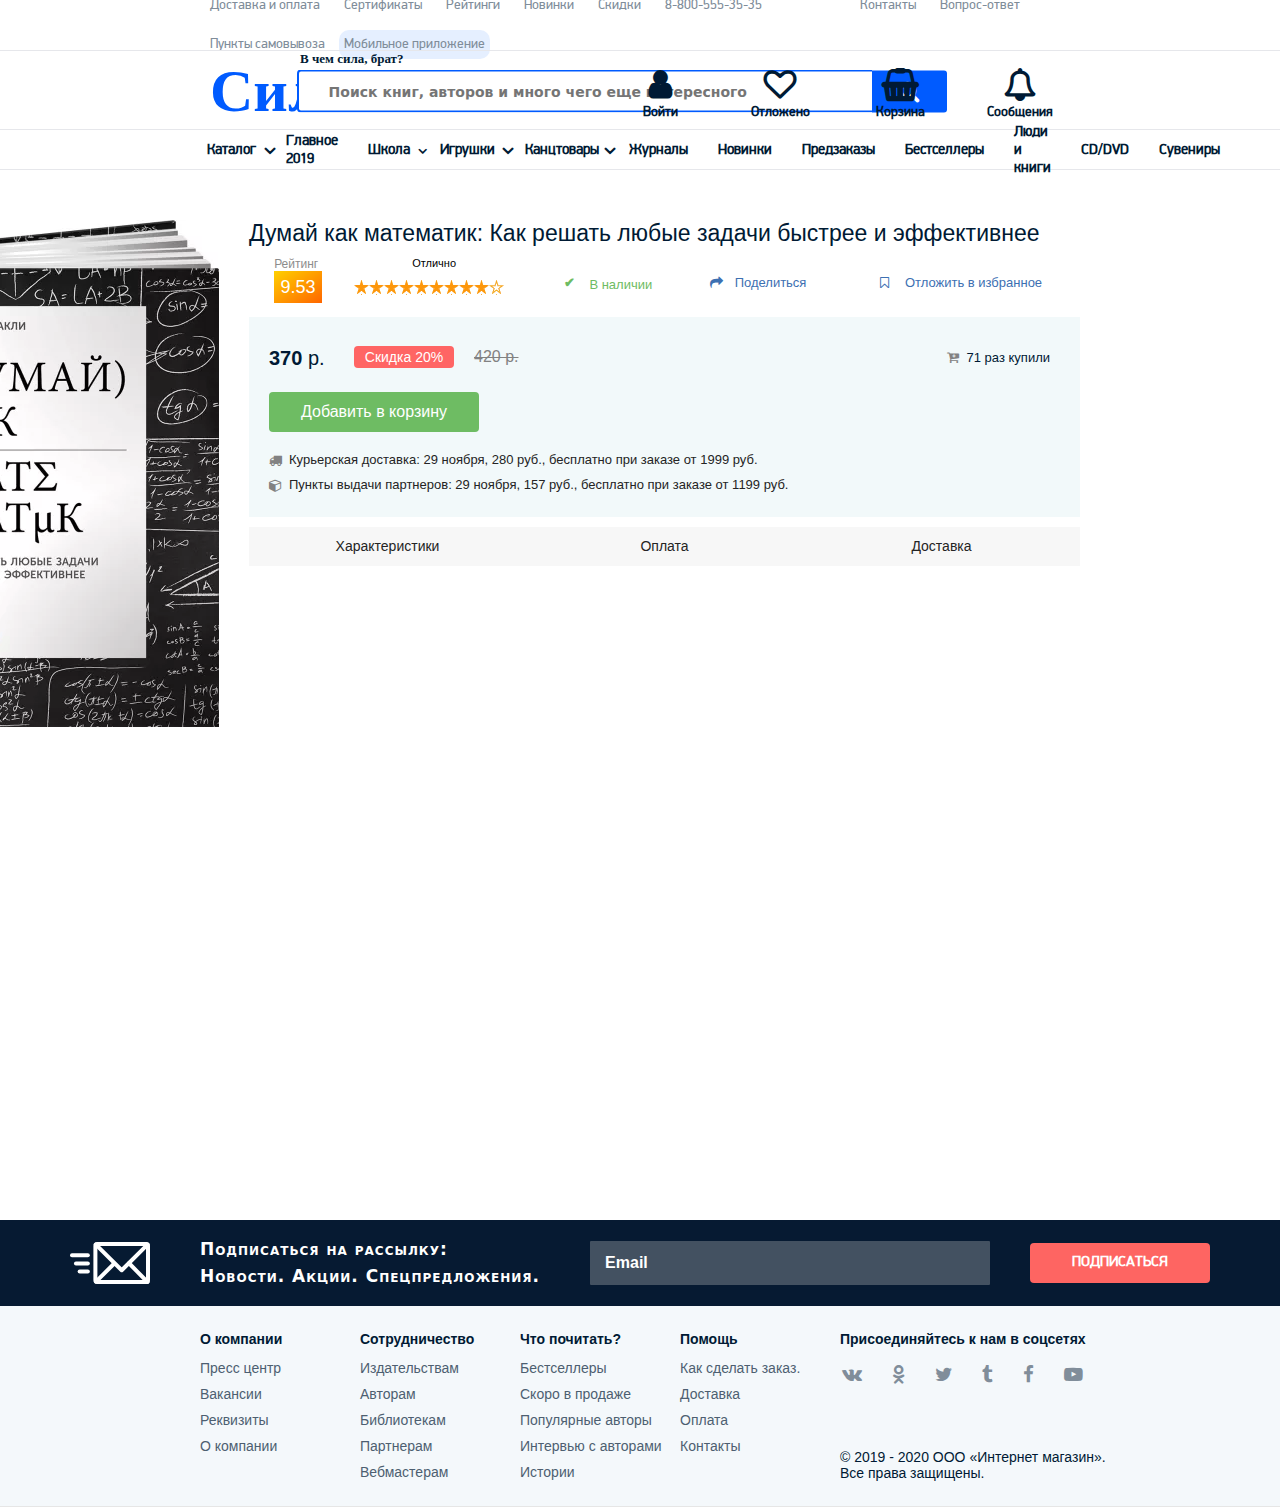
==== commit 8a34aa60: "9:33 AM" ====
--- a/book page.html
+++ b/book page.html
@@ -356,23 +356,43 @@
               <div class="to-wish-list">
                 <a class="text" href="#">Отложить в избранное</a>
               </div>
-          
             </div>
             <!-- /DETAIL-INFORMATION -->
-               <!-- PREVIEW-INFORMATION -->
-          <div class="preview-inforamtion">
+            <!-- PREVIEW-INFORMATION -->
+            <div class="preview-inforamtion">
               <div class="price-book">
-                <div class="current-price"></div>
-                <div class="discount"></div>
-                <div class="old-price"></div>
-                <div class="purchas-total"></div>
-              </div>
-              <div class="add-to-cart"></div>
-              <div class="delivary"></div>
+                <div class="current-price"><span>370</span> р.</div>
+                <div class="discount">Скидка 20%</div>
+                <div class="old-price">420 р.</div>
+                <div class="purchase-total fa-2x">71 раз купили</div>
+              </div>
+              <a class="add-to-cart" href="#">Добавить в корзину</a>
+              <div class="delivary">
+                Курьерская доставка: 29 ноября, 280 руб., бесплатно при заказе
+                от 1999 руб.
+              </div>
+              <div class="issue-point">
+                Пункты выдачи партнеров: 29 ноября, 157 руб., бесплатно при
+                заказе от 1199 руб.
+              </div>
             </div>
             <!-- /PREVIEW-INFORMATION -->
-          </div>
-          
+            <!-- TAB-SWITHCER -->
+            <div class="tab-switcher">
+              <div class="tab-nav">
+                <div class="link-character">Характеристики</div>
+                <div class="link-payment">Оплата</div>
+                <div class="link-delivary">Доставка</div>
+              </div>
+              <div class="tab-list">
+                <div class="tab-item-character"></div>
+                <div class="tab-item-payment"></div>
+                <div class="tab-item-delivary"></div>
+              </div>
+            </div>
+            <!-- /TAB-SWITHCER -->
+          </div>
+
           <!-- /RIGHT-COLUMN-INFORMATION -->
         </div>
       </div>
--- a/css/book page style.css
+++ b/css/book page style.css
@@ -13,7 +13,7 @@
   width: inherit;
   height: 1000px;
   padding: 0 200px;
-  background: rgb(253, 246, 246);
+  /* background: rgb(253, 246, 246); */
 }
 
 /*============================================
@@ -79,10 +79,11 @@
   justify-content: space-around;
   align-items: center;
 
+  width: inherit;
+  height: 50px;
+  margin: 10px 0;
+
   font-size: 13px;
-
-  width: inherit;
-  height: 50px;
 }
 
 /*---------------------*\
@@ -333,7 +334,9 @@
   width: inherit;
   height: 200px;
 
-  padding: 10px;
+  padding: 20px;
+
+  background: #f2f9fa;
 }
 
 /*---------------------*\
@@ -341,18 +344,180 @@
 \*---------------------*/
 
 .preview-inforamtion .price-book {
+  display: flex;
+  align-items: center;
+
   width: inherit;
   height: 40px;
 }
 
 .preview-inforamtion .current-price {
+  width: 70px;
+  height: 30px;
+  margin-top: 10px;
+
+  font-size: 20px;
+}
+
+.preview-inforamtion .current-price span {
+  font-weight: bold;
+  font-size: 20px;
 }
 
 .preview-inforamtion .discount {
+  width: 100px;
+  height: 22px;
+  margin-left: 15px;
+
+  font-size: 14px;
+  line-height: 22px;
+  text-align: center;
+
+  background: #ff6564;
+  color: white;
+  border-radius: 4px;
 }
 
 .preview-inforamtion .old-price {
+  margin-left: 20px;
+
+  text-decoration-line: line-through;
+  text-decoration-style: solid;
+  text-decoration-color: currentColor;
+
+  color: #828282;
 }
 
 .preview-inforamtion .purchase-total {
-}
+  position: absolute;
+  right: 10px;
+  font-size: 13px;
+}
+
+.preview-inforamtion .purchase-total:after {
+  content: "\f217";
+  font-family: FontAwesome;
+
+  position: absolute;
+  left: -20px;
+  top: 50%;
+
+  color: #828282;
+
+  transform: translate(0, -50%);
+}
+
+/*---------------------*\
+     
+\*---------------------*/
+
+.add-to-cart {
+  display: block;
+  width: 210px;
+  height: 40px;
+  margin-top: 15px;
+
+  text-align: center;
+  line-height: 40px;
+
+  background: #6ebc63;
+  color: white;
+  border-radius: 4px;
+}
+
+.delivary {
+  margin-top: 20px;
+}
+
+.delivary:after {
+  content: "\f0d1";
+}
+
+.issue-point {
+  margin-top: 10px;
+}
+.issue-point:after {
+  content: "\f1b2";
+}
+
+.issue-point:after,
+.delivary:after {
+  font-family: FontAwesome;
+
+  position: absolute;
+  left: -20px;
+  top: 50%;
+
+  color: #828282;
+
+  transform: translate(0, -50%);
+}
+
+.issue-point,
+.delivary {
+  margin-left: 20px;
+
+  font-size: 13px;
+
+  color: #242424;
+}
+
+/*********************************
+	     tab-switcher
+**********************************/
+
+.tab-switcher {
+  width: 831px;
+  height: 270px;
+}
+
+/*---------------------*\
+        tab-nav
+\*---------------------*/
+
+.tab-nav {
+  width: inherit;
+  height: 39px;
+  margin-top: 10px;
+}
+
+.link-character {
+}
+
+.link-payment {
+}
+
+.link-delivary {
+}
+
+.link-character,
+.link-payment,
+.link-delivary {
+  display: block;
+  float: left;
+  width: 277px;
+  height: 39px;
+
+  font-size: 14px;
+  text-align: center;
+  line-height: 39px;
+
+  background: rgb(247, 247, 247);
+  color: #242424;
+}
+
+/*---------------------*\
+        tab-list
+\*---------------------*/
+
+.tab-list {
+}
+
+.tab-item-character {
+}
+
+.tab-item-payment {
+}
+
+.tab-item-delivary {
+}
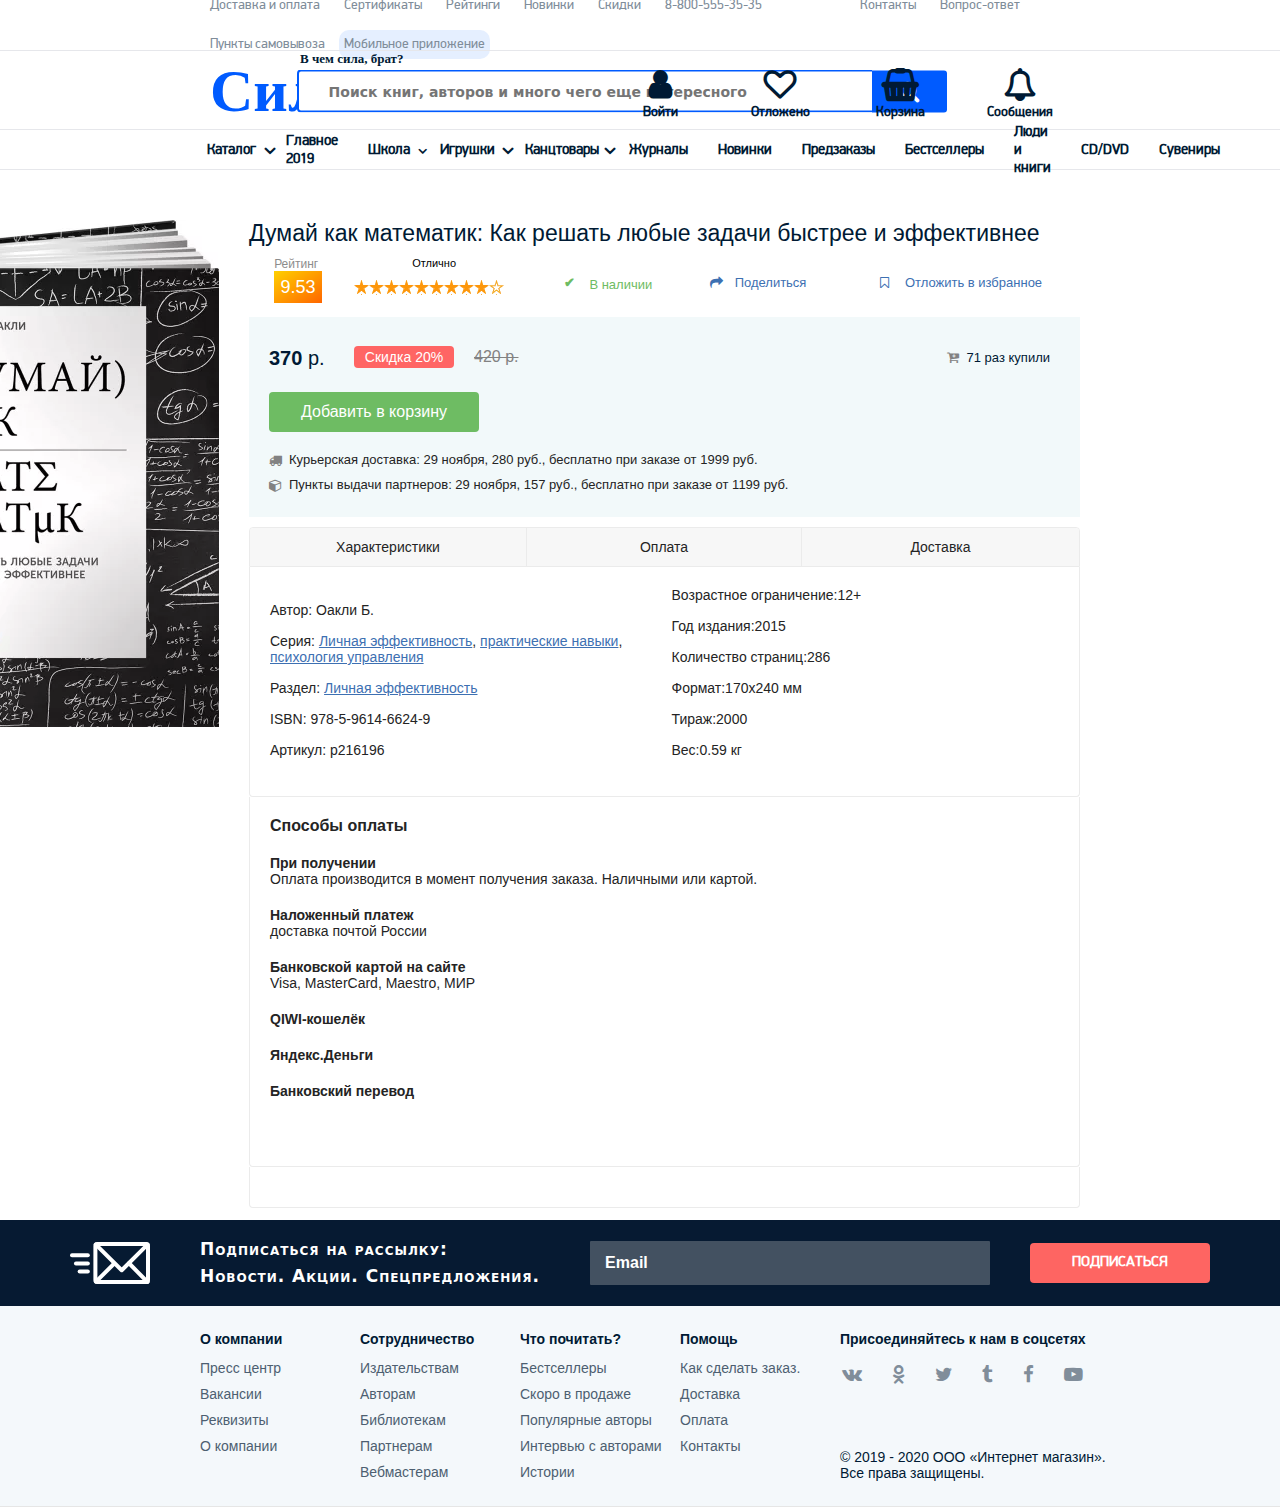
==== commit ca2a1597: "3:21 PM" ====
--- a/book page.html
+++ b/book page.html
@@ -385,8 +385,42 @@
                 <div class="link-delivary">Доставка</div>
               </div>
               <div class="tab-list">
-                <div class="tab-item-character"></div>
-                <div class="tab-item-payment"></div>
+                <div class="tab-item-character">
+                  <div class="tab-item-inside">Автор: Оакли Б.</div>
+                  <div class="tab-item-inside">
+                    Серия: <a href="#">Личная эффективность</a>,
+                    <a href="#">практические навыки</a>,<a href="#">
+                      психология управления</a
+                    >
+                  </div>
+                  <div class="tab-item-inside">
+                    Раздел: <a href="#">Личная эффективность</a>
+                  </div>
+                  <div class="tab-item-inside">ISBN: 978-5-9614-6624-9</div>
+                  <div class="tab-item-inside">Артикул: p216196</div>
+                  <div class="tab-item-inside">Возрастное ограничение:12+</div>
+                  <div class="tab-item-inside">Год издания:2015</div>
+                  <div class="tab-item-inside">Количество страниц:286</div>
+                  <div class="tab-item-inside">Формат:170x240 мм</div>
+                  <div class="tab-item-inside">Тираж:2000</div>
+                  <div class="tab-item-inside">Вес:0.59 кг</div>
+                </div>
+
+                <div class="tab-item-payment">
+                  <p class = "title">Способы оплаты</p>
+                  <p class="title-inside">При получении</p>
+                  <p class = "after-title">
+                    Оплата производится в момент получения заказа. Наличными или
+                    картой.
+                  </p>
+                  <p class="title-inside">Наложенный платеж</p>
+                  <p class = "after-title">доставка почтой России</p>
+                  <p class="title-inside">Банковской картой на сайте</p>
+                  <p class = "after-title">Visa, MasterCard, Maestro, МИР</p>
+                  <p class="title-inside">QIWI-кошелёк</p>
+                  <p class="title-inside">Яндекс.Деньги</p>
+                  <p class="title-inside">Банковский перевод</p>
+                </div>
                 <div class="tab-item-delivary"></div>
               </div>
             </div>
--- a/css/book page style.css
+++ b/css/book page style.css
@@ -424,6 +424,9 @@
   color: white;
   border-radius: 4px;
 }
+.add-to-cart:hover {
+  background-color: rgb(90, 156, 81);
+}
 
 .delivary {
   margin-top: 20px;
@@ -469,6 +472,11 @@
 .tab-switcher {
   width: 831px;
   height: 270px;
+  margin-top: 10px;
+
+  font-family: "Open Sans", "Segoe UI", sans-serif, Arial !important;
+  color: #242424;
+  font-size: 14px;
 }
 
 /*---------------------*\
@@ -476,18 +484,25 @@
 \*---------------------*/
 
 .tab-nav {
-  width: inherit;
-  height: 39px;
-  margin-top: 10px;
+  width: 829;
+  height: 40px;
+  border: rgb(235, 235, 235) solid 1px;
+  border-top-left-radius: 4px;
+  border-top-right-radius: 4px;
 }
 
 .link-character {
+  border-top-left-radius: 4px;
 }
 
 .link-payment {
+  border-left: rgb(235, 235, 235) solid 1px;
+  border-right: rgb(235, 235, 235) solid 1px;
 }
 
 .link-delivary {
+  border-top-right-radius: 4px;
+  width: 277px !important;
 }
 
 .link-character,
@@ -495,15 +510,17 @@
 .link-delivary {
   display: block;
   float: left;
-  width: 277px;
+  width: 276px;
   height: 39px;
 
-  font-size: 14px;
   text-align: center;
   line-height: 39px;
 
   background: rgb(247, 247, 247);
+  border-bottom: rgb(235, 235, 235) solid 1px;
   color: #242424;
+
+  cursor: pointer;
 }
 
 /*---------------------*\
@@ -511,13 +528,59 @@
 \*---------------------*/
 
 .tab-list {
+  width: inherit;
 }
 
 .tab-item-character {
+  height: 230px;
+  padding-left: 87px;
+
+  columns: 2 auto;
+}
+
+.tab-item-character .tab-item-inside {
+  width: 400px;
+  height: auto;
+
+  margin: 15px 0 15px;
+}
+
+.tab-item-character .tab-item-inside a {
+  text-decoration: rgb(61, 112, 178) solid underline;
+  color: rgb(61, 112, 178);
+  /* text-decoration: initial;
+  color: initial; */
 }
 
 .tab-item-payment {
-}
-
+  height: 370px;
+}
+
+.tab-item-payment .title {
+  font-weight: bolder;
+  font-size: 16px;
+}
+
+.tab-item-payment .title-inside {
+  margin: 20px 0 20px;
+
+  font-weight: bolder;
+}
+.after-title {
+  margin-top: -20px;
+}
 .tab-item-delivary {
 }
+
+.tab-item-payment,
+.tab-item-delivary,
+.tab-item-character {
+  width: inherit;
+  padding: 20px;
+
+  border-right: 1px solid rgb(235, 235, 235);
+  border-left: 1px solid rgb(235, 235, 235);
+  border-bottom: 1px solid rgb(235, 235, 235);
+  border-bottom-left-radius: 4px;
+  border-bottom-right-radius: 4px;
+}
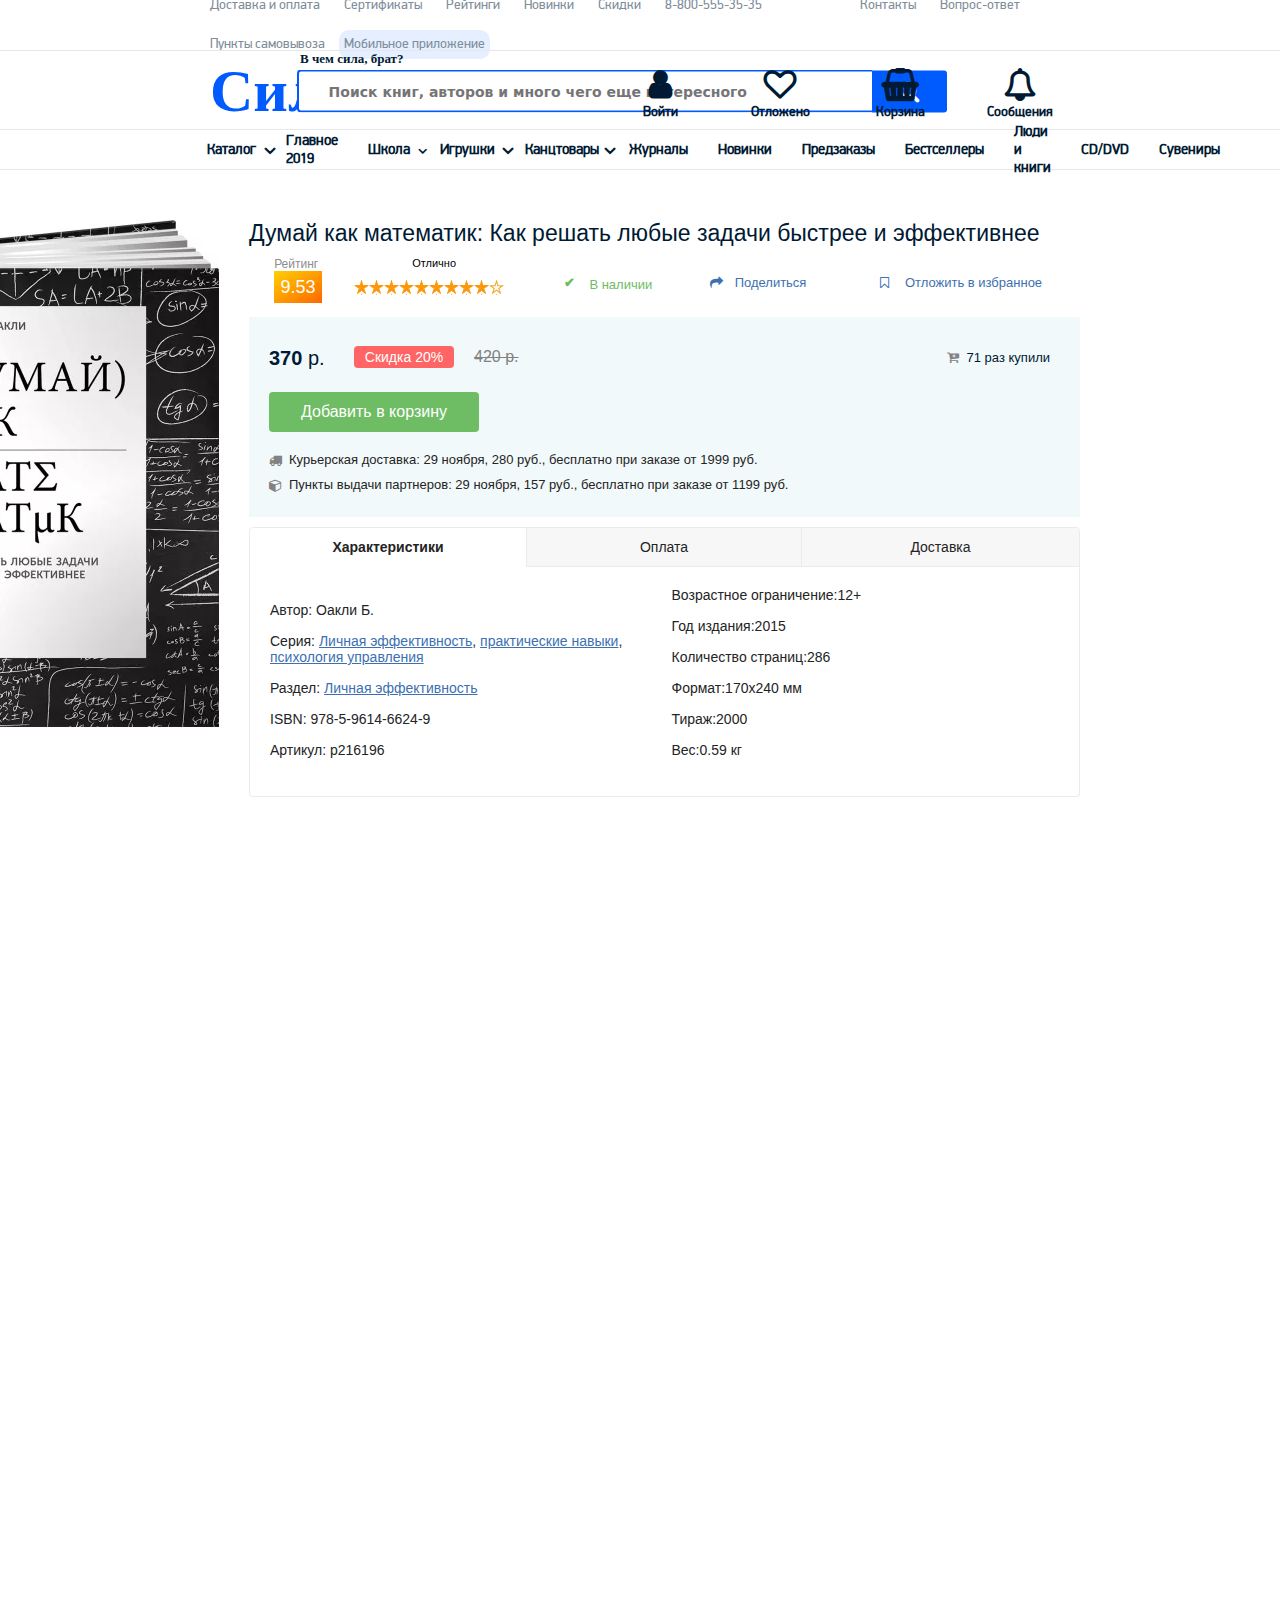
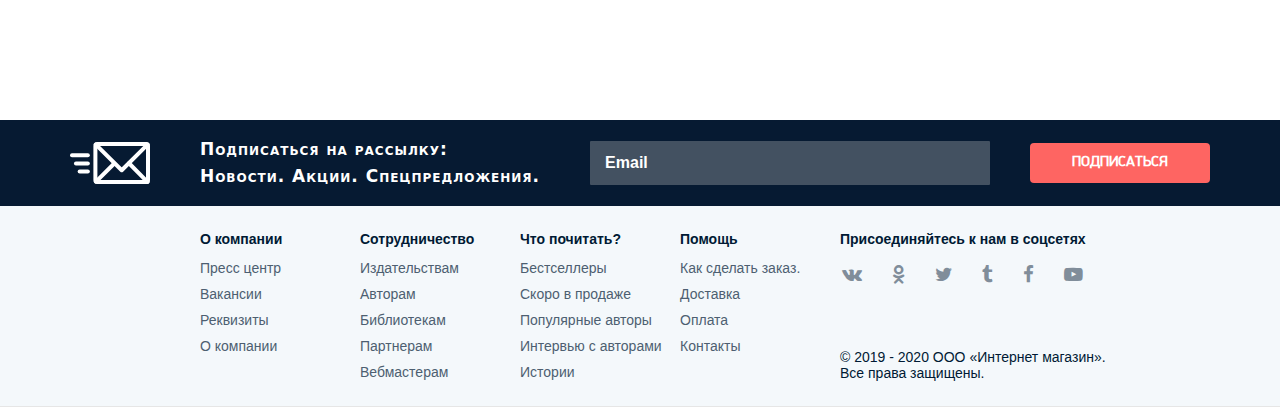
==== commit a5ce9c39: "10:27 AM" ====
--- a/book page.html
+++ b/book page.html
@@ -380,12 +380,12 @@
             <!-- TAB-SWITHCER -->
             <div class="tab-switcher">
               <div class="tab-nav">
-                <div class="link-character">Характеристики</div>
-                <div class="link-payment">Оплата</div>
-                <div class="link-delivary">Доставка</div>
-              </div>
-              <div class="tab-list">
-                <div class="tab-item-character">
+                <div class="link-character  active-link" onclick="showTabItem(0)">Характеристики</div>
+                <div class="link-payment" onclick="showTabItem(1)">Оплата</div>
+                <div class="link-delivary" onclick="showTabItem(2)">Доставка</div>
+              </div>
+              <div class="tab-list" >
+                <div class="tab-item-character" >
                   <div class="tab-item-inside">Автор: Оакли Б.</div>
                   <div class="tab-item-inside">
                     Серия: <a href="#">Личная эффективность</a>,
@@ -406,22 +406,46 @@
                   <div class="tab-item-inside">Вес:0.59 кг</div>
                 </div>
 
-                <div class="tab-item-payment">
-                  <p class = "title">Способы оплаты</p>
+                <div class="tab-item-payment ">
+                  <p class="title">Способы оплаты</p>
                   <p class="title-inside">При получении</p>
-                  <p class = "after-title">
+                  <p class="after-title">
                     Оплата производится в момент получения заказа. Наличными или
                     картой.
                   </p>
                   <p class="title-inside">Наложенный платеж</p>
-                  <p class = "after-title">доставка почтой России</p>
+                  <p class="after-title">доставка почтой России</p>
                   <p class="title-inside">Банковской картой на сайте</p>
-                  <p class = "after-title">Visa, MasterCard, Maestro, МИР</p>
+                  <p class="after-title">Visa, MasterCard, Maestro, МИР</p>
                   <p class="title-inside">QIWI-кошелёк</p>
                   <p class="title-inside">Яндекс.Деньги</p>
                   <p class="title-inside">Банковский перевод</p>
                 </div>
-                <div class="tab-item-delivary"></div>
+
+                <div class="tab-item-delivary ">
+                  <table class="table-delivary">
+                    <caption>
+                      Как получить:
+                    </caption>
+                    <tr>
+                      <td>Курьер</td>
+                      <td>от 280 р.</td>
+                    </tr>
+                    <tr>
+                      <td>Пункты выдачи партнеров</td>
+                      <td>от 157 р.</td>
+                    </tr>
+                    <tr>
+                      <td>Почта России</td>
+                      <td>от 341 р.</td>
+                    </tr>
+                  </table>
+
+                  <p class="table-note">
+                    Точная стоимость доставки будет рассчитана при оформлении
+                    заказа
+                  </p>
+                </div>
               </div>
             </div>
             <!-- /TAB-SWITHCER -->
@@ -506,5 +530,6 @@
     </footer>
     <!-- END FOOTER-->
     <script src="js/starRating.js"></script>
+    <script src="js/tab-box.js"></script>
   </body>
 </html>
--- a/css/book page style.css
+++ b/css/book page style.css
@@ -11,7 +11,7 @@
 
 .main-body {
   width: inherit;
-  height: 1000px;
+  height: 1500px;
   padding: 0 200px;
   /* background: rgb(253, 246, 246); */
 }
@@ -570,11 +570,47 @@
   margin-top: -20px;
 }
 .tab-item-delivary {
-}
-
-.tab-item-payment,
+  height: 230px;
+}
+
+.table-delivary {
+  border-collapse: collapse;
+
+  font-size: 15px;
+}
+
+.table-delivary caption {
+  font-weight: bold;
+  text-align: left;
+}
+
+.table-delivary tr {
+  height: 40px;
+}
+
+.table-delivary td {
+  vertical-align: center;
+
+  border-bottom: 1px solid #ebebeb;
+}
+
+.table-delivary td:last-child {
+  font-weight: bold;
+}
+
+.table-delivary td:first-child {
+  width: 230px;
+}
+
+.table-note {
+  margin-top: 10px;
+
+  font-style: italic;
+}
+
 .tab-item-delivary,
-.tab-item-character {
+.tab-item-character,
+.tab-item-payment {
   width: inherit;
   padding: 20px;
 
@@ -584,3 +620,22 @@
   border-bottom-left-radius: 4px;
   border-bottom-right-radius: 4px;
 }
+
+.tab-item-delivary,
+.tab-item-payment {
+  display: none;
+}
+
+.displayBlock {
+  display: block;
+}
+
+.displayNone {
+  display: none;
+}
+
+.active-link {
+  background: white;
+  font-weight: bolder;
+  border-bottom: none;
+}
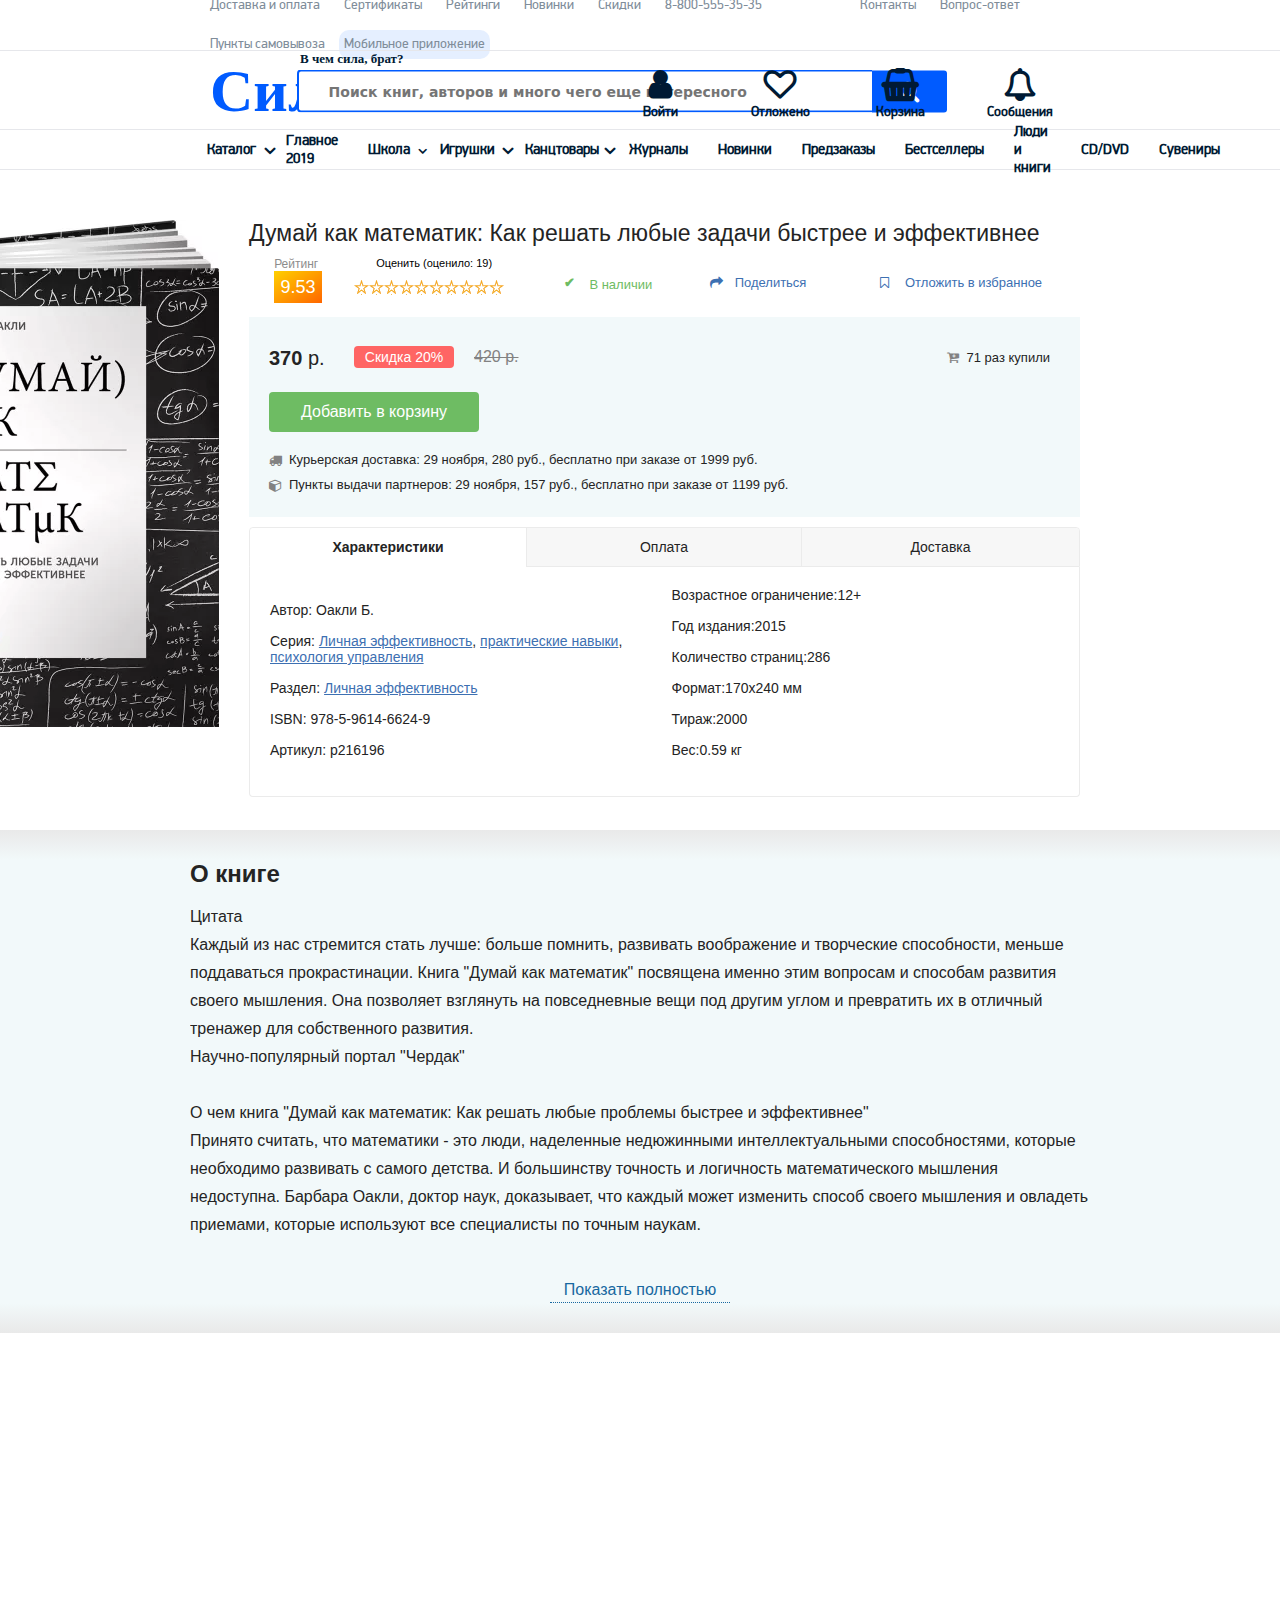
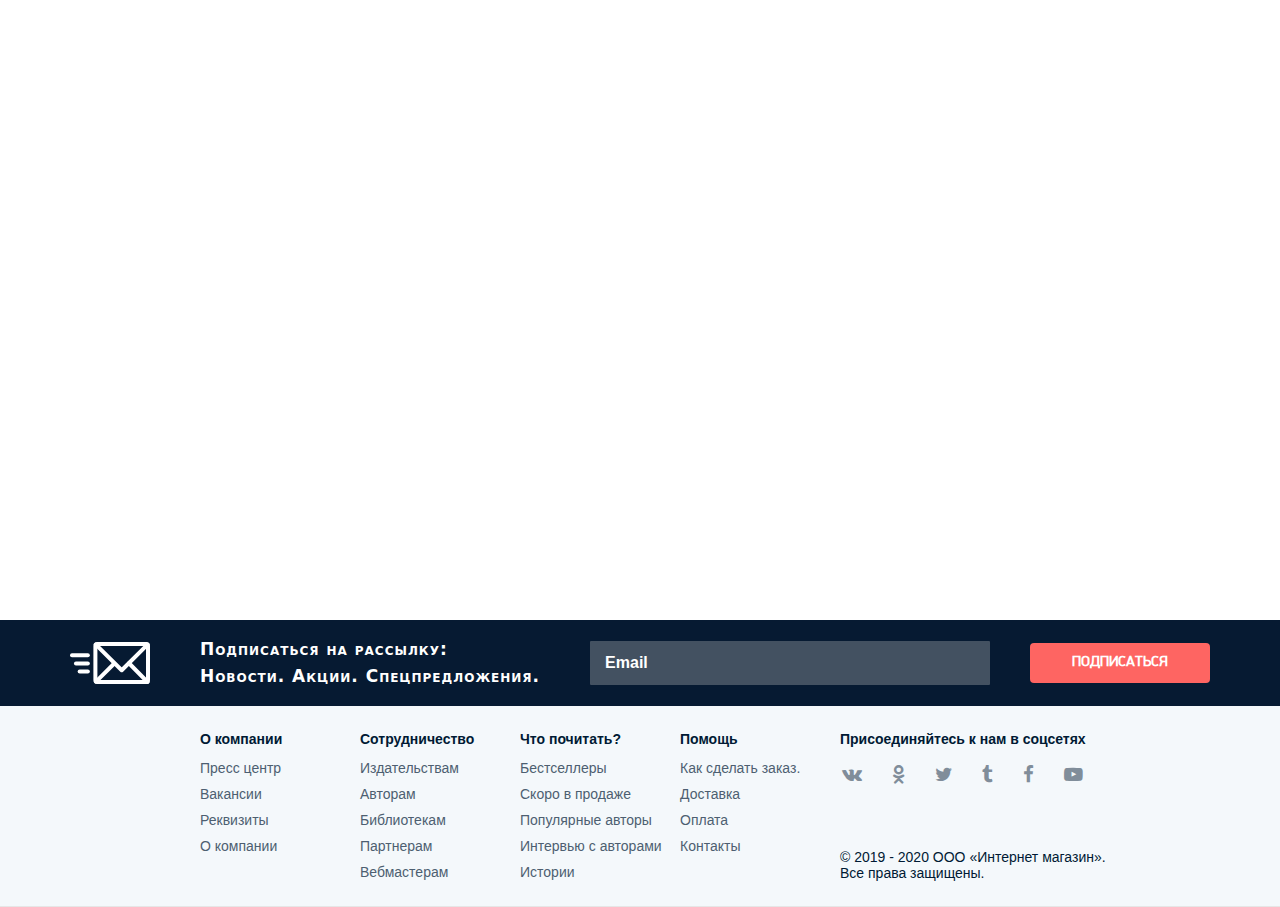
==== commit c1aea241: "9:33 AM" ====
--- a/book page.html
+++ b/book page.html
@@ -380,12 +380,19 @@
             <!-- TAB-SWITHCER -->
             <div class="tab-switcher">
               <div class="tab-nav">
-                <div class="link-character  active-link" onclick="showTabItem(0)">Характеристики</div>
+                <div
+                  class="link-character  active-link"
+                  onclick="showTabItem(0)"
+                >
+                  Характеристики
+                </div>
                 <div class="link-payment" onclick="showTabItem(1)">Оплата</div>
-                <div class="link-delivary" onclick="showTabItem(2)">Доставка</div>
-              </div>
-              <div class="tab-list" >
-                <div class="tab-item-character" >
+                <div class="link-delivary" onclick="showTabItem(2)">
+                  Доставка
+                </div>
+              </div>
+              <div class="tab-list">
+                <div class="tab-item-character">
                   <div class="tab-item-inside">Автор: Оакли Б.</div>
                   <div class="tab-item-inside">
                     Серия: <a href="#">Личная эффективность</a>,
@@ -454,6 +461,49 @@
           <!-- /RIGHT-COLUMN-INFORMATION -->
         </div>
       </div>
+      <div class="book-description">
+        <div class="desription-shadow-up"></div>
+        <h2>О книге</h2>
+        <p class="desription-p">
+          Цитата<br />Каждый из нас стремится стать лучше: больше помнить,
+          развивать воображение и творческие способности, меньше поддаваться
+          прокрастинации. Книга "Думай как математик" посвящена именно этим
+          вопросам и способам развития своего мышления. Она позволяет взглянуть
+          на повседневные вещи под другим углом и превратить их в отличный
+          тренажер для собственного развития.<br />Научно-популярный портал
+          "Чердак"<br /><br />О чем книга "Думай как математик: Как решать любые
+          проблемы быстрее и эффективнее"<br />Принято считать, что математики -
+          это люди, наделенные недюжинными интеллектуальными способностями,
+          которые необходимо развивать с самого детства. И большинству точность
+          и логичность математического мышления недоступна. Барбара Оакли,
+          доктор наук, доказывает, что каждый может изменить способ своего
+          мышления и овладеть приемами, которые используют все специалисты по
+          точным наукам.<br />
+
+          <br />Почему книга "Думай как математик: Как решать любые проблемы
+          быстрее и эффективнее" достойна прочтения<br />Из этой книги вы
+          узнаете<br />почему важно усваивать знания порциями;<br />как
+          преодолеть "ступор" и добиться озарения;<br />какую роль играет сон в
+          решении сложных задач;<br />что такое прокрастинация, и как с ней
+          бороться;<br />почему практика вспоминания гораздо эффективнее, чем
+          перечитывание несколько раз одного и того же;<br />что такое
+          "интерливинг", и почему он так полезен для запоминания и усвоения
+          новой информации.<br /><br />Кто автор<br />Барбара Оакли - доктор
+          наук, инженер-консультант, член совета Американского института
+          медицинского и биологического машиностроения. Барбара сменила
+          несколько профессий: была переводчиком с русского языка на советском
+          траулере в Беринговом море, работала преподавателем в Китае, служила в
+          войсках связи США, в Западной Германии командиром отделения связистов.
+          Она на своем личном опыте доказала, что человек способен тренировать
+          свой мозг и осваивать новые, казавшиеся недоступными, области
+          знаний.<br />
+          <br />2-е издание.
+        </p>
+        <div class="show-full" onclick="showOrHideInfo()">
+          <span>Показать полностью</span>
+        </div>
+        <div class="desription-shadow-down"></div>
+      </div>
     </div>
     <!-- /MAIN-BODY -->
 
@@ -531,5 +581,6 @@
     <!-- END FOOTER-->
     <script src="js/starRating.js"></script>
     <script src="js/tab-box.js"></script>
+    <script src="js/show-full.js"></script>
   </body>
 </html>
--- a/css/book page style.css
+++ b/css/book page style.css
@@ -11,9 +11,11 @@
 
 .main-body {
   width: inherit;
-  height: 1500px;
-  padding: 0 200px;
+  height: 2000px;
+  /* padding: 0 200px; */
   /* background: rgb(253, 246, 246); */
+  font-family: "Open Sans", "Segoe UI", sans-serif, Arial;
+  color: #242424;
 }
 
 /*============================================
@@ -22,9 +24,9 @@
 
 .main-info {
   width: inherit;
-  height: 500px;
-  margin: 50px 0;
-
+  height: 600px;
+  margin: 50px 0 10px 0;
+  padding: 0 200px;
   font-family: Arial, Helvetica, sans-serif;
   font-weight: 400;
 }
@@ -37,7 +39,7 @@
   display: flex;
   justify-content: center;
   width: inherit;
-  height: 550px;
+  height: inherit;
 }
 
 /*********************************
@@ -626,16 +628,102 @@
   display: none;
 }
 
-.displayBlock {
-  display: block;
-}
-
-.displayNone {
-  display: none;
-}
-
 .active-link {
   background: white;
   font-weight: bolder;
   border-bottom: none;
 }
+
+.secondTabHeight {
+  height: 740px !important;
+}
+/*********************************
+	    book-description
+**********************************/
+
+.book-description {
+  /* padding: 0 200px; */
+
+  font-weight: normal;
+
+  background-color: rgb(242, 249, 250);
+  /* height: 500px; */
+}
+
+.desription-shadow-up {
+  height: 30px;
+
+  background: linear-gradient(180deg, rgb(233, 233, 233), rgb(242, 249, 250));
+}
+
+.desription-shadow-down {
+  height: 30px;
+
+  background: linear-gradient(0, rgb(233, 233, 233), rgb(242, 249, 250));
+}
+
+.book-description > h2 {
+  padding-bottom: 15px;
+}
+
+.book-description > p {
+  height: 370px;
+  overflow-y: hidden;
+  transition-duration: 2s;
+}
+
+.book-description > p,
+.book-description > h2 {
+  width: 900px;
+  margin: 0 auto;
+
+  line-height: 28px;
+}
+
+.show-full {
+  height: 30px;
+  width: 180px;
+  margin: 0 auto;
+
+  color: #1868a0;
+  /* text-decoration: underline dotted #1868a0; */
+  border-bottom: dotted #1868a0 1px;
+  text-align: center;
+
+  cursor: pointer;
+}
+
+.show-full span {
+  vertical-align: -8px;
+}
+
+.active-show {
+  animation-name: show;
+  animation-duration: 1s;
+
+  animation-fill-mode: both;
+}
+
+.active-hide {
+  animation-name: hide;
+  animation-duration: 1s;
+  animation-fill-mode: both;
+}
+
+@keyframes show {
+  0% {
+    height: 370px;
+  }
+  100% {
+    height: 840px;
+  }
+}
+
+@keyframes hide {
+  0% {
+    height: 840px;
+  }
+  100% {
+    height: 370px;
+  }
+}
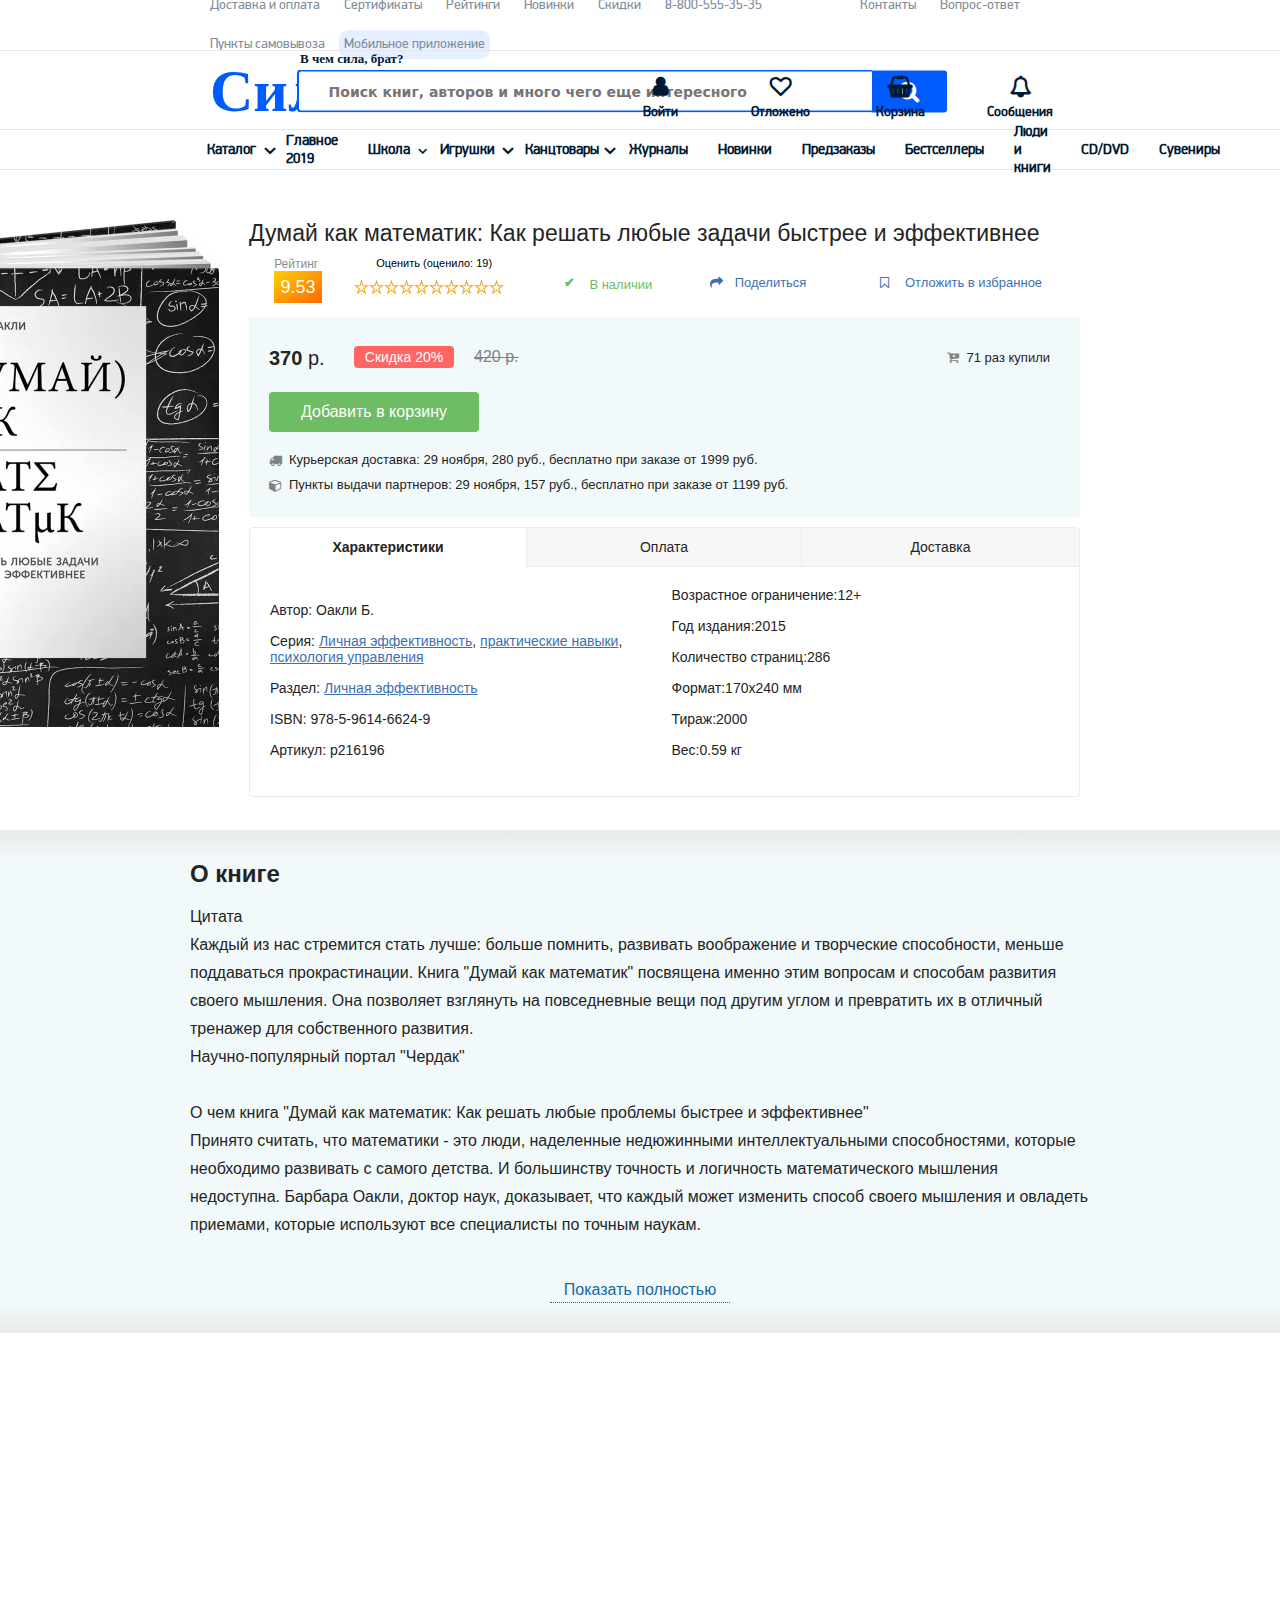
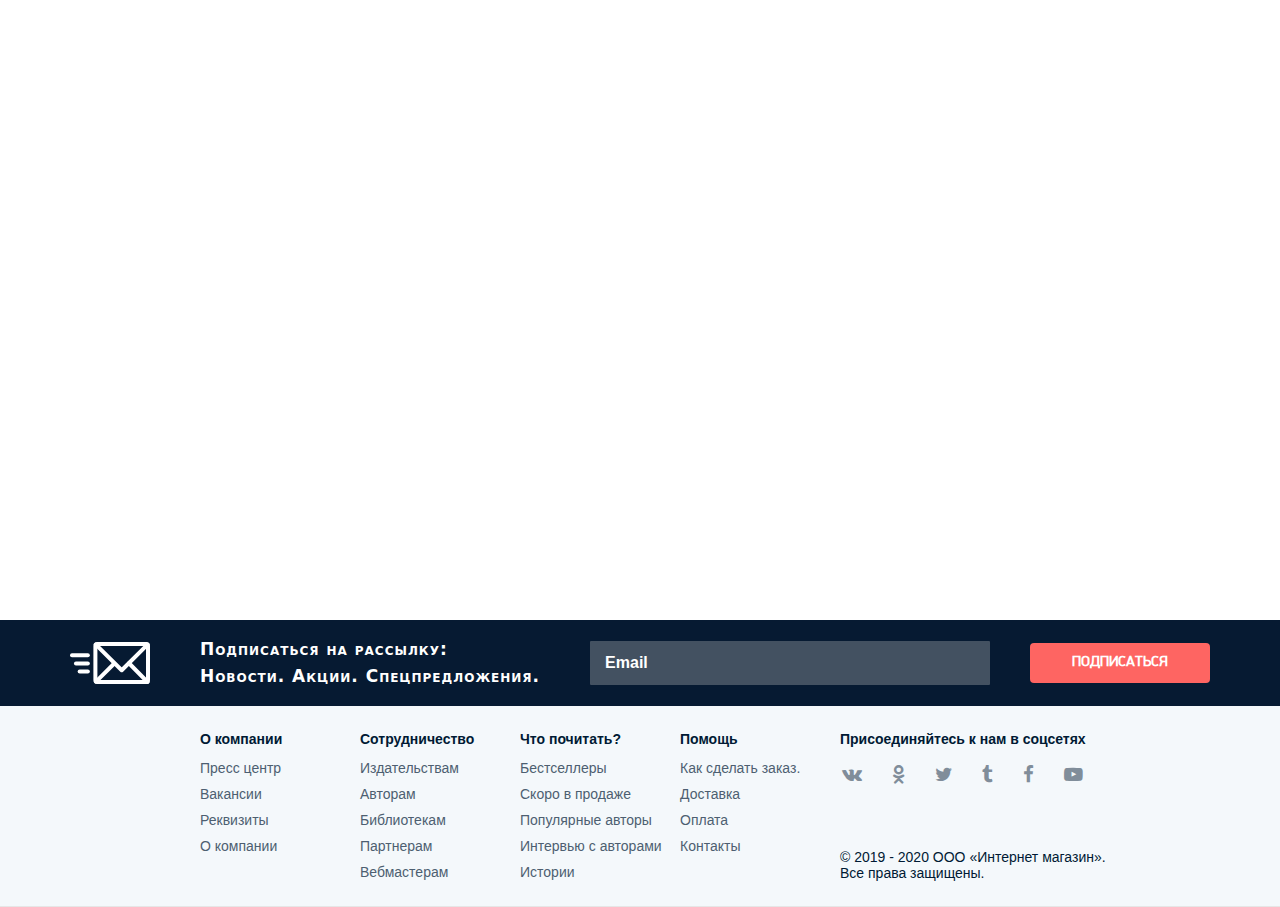
==== commit cc082db3: "2:44 PM" ====
--- a/book page.html
+++ b/book page.html
@@ -11,6 +11,7 @@
       rel="stylesheet"
       href="https://maxcdn.bootstrapcdn.com/font-awesome/4.5.0/css/font-awesome.min.css"
     />
+    <link rel="shortcut icon" href="/image/favicon.ico" type="image/x-icon">
   </head>
   <body>
     <div class="left-main-margin"></div>
@@ -39,13 +40,13 @@
       <!-- TOP-HEADER-UP -->
       <div class="top-header-up">
         <div class="container">
-          <div class="logo-container">
+          <a class="logo-container" href="index.html">
             <!-- <img src="image/Logo/Logo2-empty.jpg" width = "70px" height="70px" /> -->
             <div class="pre-title">В чем сила, брат?</div>
             <div class="logo-title">
               Сила в книгах
             </div>
-          </div>
+          </a>
           <div class="search-container">
             <input
               class="input-search"
@@ -56,17 +57,17 @@
           </div>
           <div class="personal-list">
             <ul class="personal-list">
-              <li class="user fa-2x">
+              <li class="user fa-lg">
                 <a href="#">Войти</a>
               </li>
-              <li class="wish-list fa-2x">
+              <li class="wish-list fa-lg">
                 <a href="#">Отложено</a>
               </li>
-              <li class="shopping-card fa-2x">
+              <li class="shopping-card fa-lg">
                 <a href="#">Корзина</a>
               </li>
 
-              <li class="messages fa-2x"><a href="#">Сообщения</a></li>
+              <li class="messages fa-lg"><a href="#">Сообщения</a></li>
             </ul>
           </div>
         </div>
--- a/css/header footer style.css
+++ b/css/header footer style.css
@@ -35,6 +35,7 @@
 /*============================================
         GENERAL
 =============================================*/
+
 html {
   box-sizing: border-box;
 }
@@ -58,6 +59,10 @@
   font-family: DisplayPro, Arial, sans-serif;
 
   color: rgb(0, 26, 52);
+}
+
+*::selection {
+  background: #dcdfe2 !important;
 }
 
 .header {
@@ -315,9 +320,9 @@
   cursor: pointer;
 }
 
-.personal-list > li:hover {
+/* .personal-list > li:hover {
   transform: translate(0, -3px);
-}
+} */
 
 .personal-list > li:hover,
 .personal-list > li:hover a {
@@ -360,7 +365,7 @@
 .messages:after {
   position: absolute;
   left: 50%;
-  top: 5px;
+  top: 15px;
 
   display: block;
 
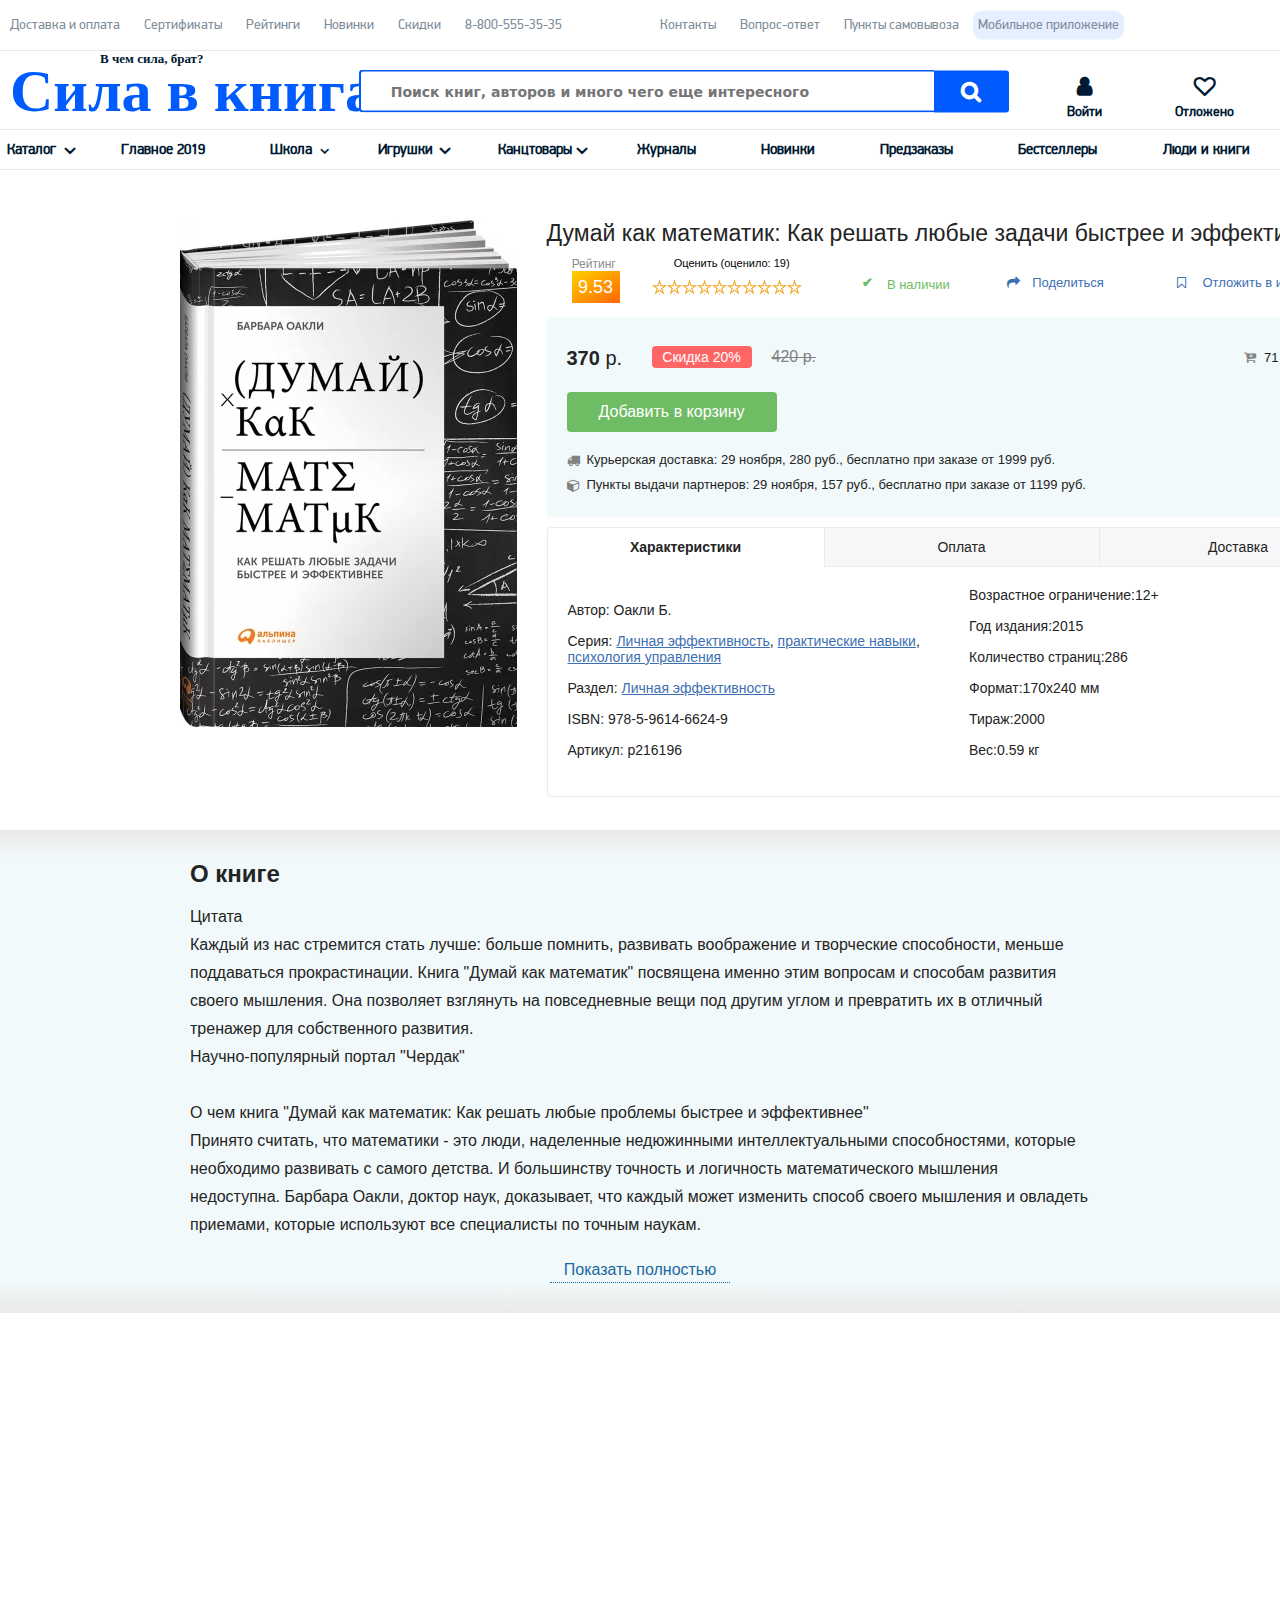
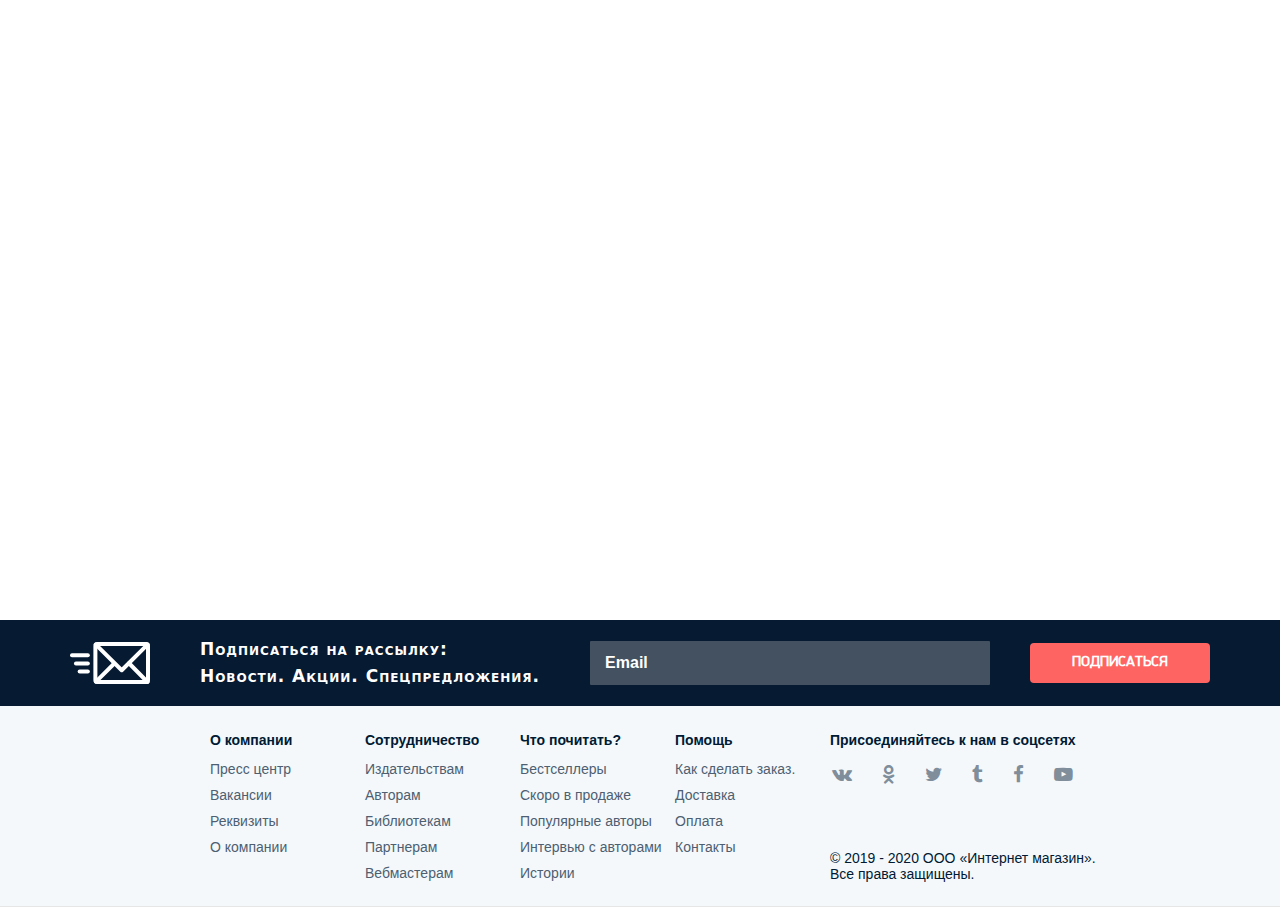
==== commit 2b511d16: "9:35 AM" ====
--- a/book page.html
+++ b/book page.html
@@ -510,76 +510,81 @@
 
     <!-- FOOTER-->
     <footer>
-      <div class="footer-subsribe">
-        <img src="image/Footer/subscribe-footer.svg" />
-        <div class="subscriprion-title">
-          Подписаться на рассылку:<br />
-          Новости. Акции. Спецпредложения.
+        <div class="footer-subsribe">
+          <img src="image/Footer/subscribe-footer.svg" />
+          <div class="subscriprion-title">
+            Подписаться на рассылку:<br />
+            Новости. Акции. Спецпредложения.
+          </div>
+          <input class="subscribe-email" type="email" placeholder="Email" />
+          <a class="button-subscribe" href="#">Подписаться</a>
         </div>
-        <input class="subscribe-email" type="email" placeholder="Email" />
-        <a class="button-subscribe" href="#">Подписаться</a>
-      </div>
-      <div class="footer-main">
-        <div class="footer-menu-column">
-          <span class="menu-column-title">О компании</span>
-          <ul class="footer-menu-ul">
-            <li><a>Пресс центр</a></li>
-            <li><a>Вакансии</a></li>
-            <li><a>Реквизиты</a></li>
-            <li><a>О компании</a></li>
-          </ul>
+        <div class="footer-main">
+          <div class="container">
+          <div class="footer-menu-column">
+            <span class="menu-column-title">О компании</span>
+            <ul class="footer-menu-ul">
+              <li><a>Пресс центр</a></li>
+              <li><a>Вакансии</a></li>
+              <li><a>Реквизиты</a></li>
+              <li><a>О компании</a></li>
+            </ul>
+          </div>
+          <div class="footer-menu-column">
+            <span class="menu-column-title">Сотрудничество</span>
+            <ul class="footer-menu-ul">
+              <li><a>Издательствам</a></li>
+              <li><a>Авторам</a></li>
+              <li><a>Библиотекам</a></li>
+              <li><a>Партнерам</a></li>
+              <li><a>Вебмастерам</a></li>
+            </ul>
+          </div>
+          <div class="footer-menu-column">
+            <span class="menu-column-title">Что почитать?</span>
+            <ul class="footer-menu-ul">
+              <li><a>Бестселлеры</a></li>
+              <li><a>Скоро в продаже</a></li>
+              <li><a>Популярные авторы</a></li>
+              <li><a>Интервью с авторами</a></li>
+              <li><a>Истории</a></li>
+            </ul>
+          </div>
+          <div class="footer-menu-column">
+            <span class="menu-column-title">Помощь</span>
+            <ul class="footer-menu-ul">
+              <li><a>Как сделать заказ.</a></li>
+              <li><a>Доставка</a></li>
+              <li><a>Оплата</a></li>
+              <li><a>Контакты</a></li>
+            </ul>
+          </div>
+          <div class="footer-menu-column">
+            <span class="menu-column-title"
+              >Присоединяйтесь к нам в соцсетях</span
+            >
+            <div class="social-network">
+              <a href="#" class="fa fa-vk fa-lg"><span></span></a>
+              <a href="#" class="fa fa-odnoklassniki fa-lg"><span></span></a>
+              <a href="#" class="fa fa-twitter fa-lg"><span></span></a>
+              <a href="#" class="fa fa-tumblr fa-lg"><span></span></a>
+              <a href="#" class="fa fa-facebook fa-lg"><span></span></a>
+              <a href="#" class="last-social fa fa-youtube-play fa-lg "
+                ><span></span
+              ></a>
+            </div>
+  
+            <span
+              >© 2019 - 2020 ООО «Интернет магазин». <br />
+              Все права защищены.
+            </span>
+          </div>
         </div>
-        <div class="footer-menu-column">
-          <span class="menu-column-title">Сотрудничество</span>
-          <ul class="footer-menu-ul">
-            <li><a>Издательствам</a></li>
-            <li><a>Авторам</a></li>
-            <li><a>Библиотекам</a></li>
-            <li><a>Партнерам</a></li>
-            <li><a>Вебмастерам</a></li>
-          </ul>
         </div>
-        <div class="footer-menu-column">
-          <span class="menu-column-title">Что почитать?</span>
-          <ul class="footer-menu-ul">
-            <li><a>Бестселлеры</a></li>
-            <li><a>Скоро в продаже</a></li>
-            <li><a>Популярные авторы</a></li>
-            <li><a>Интервью с авторами</a></li>
-            <li><a>Истории</a></li>
-          </ul>
-        </div>
-        <div class="footer-menu-column">
-          <span class="menu-column-title">Помощь</span>
-          <ul class="footer-menu-ul">
-            <li><a>Как сделать заказ.</a></li>
-            <li><a>Доставка</a></li>
-            <li><a>Оплата</a></li>
-            <li><a>Контакты</a></li>
-          </ul>
-        </div>
-        <div class="footer-menu-column">
-          <span class="menu-column-title"
-            >Присоединяйтесь к нам в соцсетях</span
-          >
-          <div class="social-network">
-            <a href="#" class="fa fa-vk fa-lg"><span></span></a>
-            <a href="#" class="fa fa-odnoklassniki fa-lg"><span></span></a>
-            <a href="#" class="fa fa-twitter fa-lg"><span></span></a>
-            <a href="#" class="fa fa-tumblr fa-lg"><span></span></a>
-            <a href="#" class="fa fa-facebook fa-lg"><span></span></a>
-            <a href="#" class="last-social fa fa-youtube-play fa-lg "> </a>
-          </div>
-
-          <span
-            >© 2019 - 2020 ООО «Интернет магазин». <br />
-            Все права защищены.
-          </span>
-        </div>
-      </div>
-      <!-- <div class="footer-down"></div> -->
-    </footer>
-    <!-- END FOOTER-->
+        <!-- <div class="footer-down"></div> -->
+      </footer>
+      <!-- END FOOTER-->
+      
     <script src="js/starRating.js"></script>
     <script src="js/tab-box.js"></script>
     <script src="js/show-full.js"></script>
--- a/css/header footer style.css
+++ b/css/header footer style.css
@@ -92,9 +92,9 @@
   **********************************/
 
 .top-header-up-up {
-  width: inherit;
+  width: 1504px;
   height: 50px;
-  padding: 0px 200px;
+  margin: 0 auto;
 }
 
 /*---------------------*\
@@ -102,7 +102,10 @@
   \*---------------------*/
 
 .additional-info-list {
+  position: absolute;
   display: inline-block;
+  width: 100%;
+  min-width: 1150px;
 
   top: 50%;
   transform: translate(0, -50%);
@@ -148,7 +151,8 @@
 .top-header-up {
   align-items: center;
   height: 80px;
-  padding: 0px 200px;
+
+  margin: 0 auto;
 
   border-bottom: 1px rgb(230, 231, 235) solid;
   border-top: 1px rgb(230, 231, 235) solid;
@@ -158,7 +162,10 @@
 
 .top-header-up .container {
   height: inherit;
-  width: inherit;
+  width: 1504px;
+  min-width: 1504px;
+
+  margin: 0 auto;
 }
 
 .logo-container {
@@ -398,7 +405,8 @@
   **********************************/
 
 .top-header-down {
-  padding: 0px 200px;
+  /* padding: 0px 200px; */
+
   height: 40px;
   background-color: white;
   border-bottom: 1px solid rgb(230, 231, 235);
@@ -411,6 +419,9 @@
 
 nav {
   height: inherit;
+  width: 1504px;
+  min-width: 1504px;
+  margin: 0 auto;
 }
 /*----------------------------*\
     main-menu
@@ -422,6 +433,7 @@
   display: flex;
   justify-content: space-between;
   align-items: center;
+
   height: 100%;
   width: 100%;
 }
@@ -906,12 +918,8 @@
 **********************************/
 
 .footer-main {
-  display: flex;
-  justify-content: center;
-  align-items: center;
   height: 201px;
   width: inherit;
-  padding: 0 200px;
 
   font-family: "Open Sans", Arial, sans-serif;
   font-size: 14px;
@@ -923,6 +931,18 @@
   background-color: rgb(244, 248, 251);
 }
 
+.footer-main .container {
+  display: flex;
+  justify-content: center;
+  align-items: center;
+
+  width: 860px;
+  height: inherit;
+  max-width: 860px;
+
+  margin: 0 auto;
+}
+
 .footer-menu-column {
   width: 240px;
   height: 150px;
--- a/css/book page style.css
+++ b/css/book page style.css
@@ -26,7 +26,7 @@
   width: inherit;
   height: 600px;
   margin: 50px 0 10px 0;
-  padding: 0 200px;
+  /* padding: 0 200px; */
   font-family: Arial, Helvetica, sans-serif;
   font-weight: 400;
 }
@@ -38,8 +38,10 @@
 .main-info__container {
   display: flex;
   justify-content: center;
-  width: inherit;
+  width: 1504px;
+  min-width: 1504px;
   height: inherit;
+  margin: 0 auto;
 }
 
 /*********************************
@@ -675,9 +677,16 @@
 .book-description > p,
 .book-description > h2 {
   width: 900px;
+  max-width: 900px;
+
   margin: 0 auto;
 
   line-height: 28px;
+}
+
+.book-description > p {
+  height: 350px;
+  min-height: 350px;
 }
 
 .show-full {
@@ -713,17 +722,20 @@
 @keyframes show {
   0% {
     height: 370px;
+    min-height: 370px;
   }
   100% {
     height: 840px;
+    min-height: 840px !important;
   }
 }
 
 @keyframes hide {
   0% {
     height: 840px;
+    min-height: 840px !important;
   }
   100% {
-    height: 370px;
+    height: 370px !important;
   }
 }
